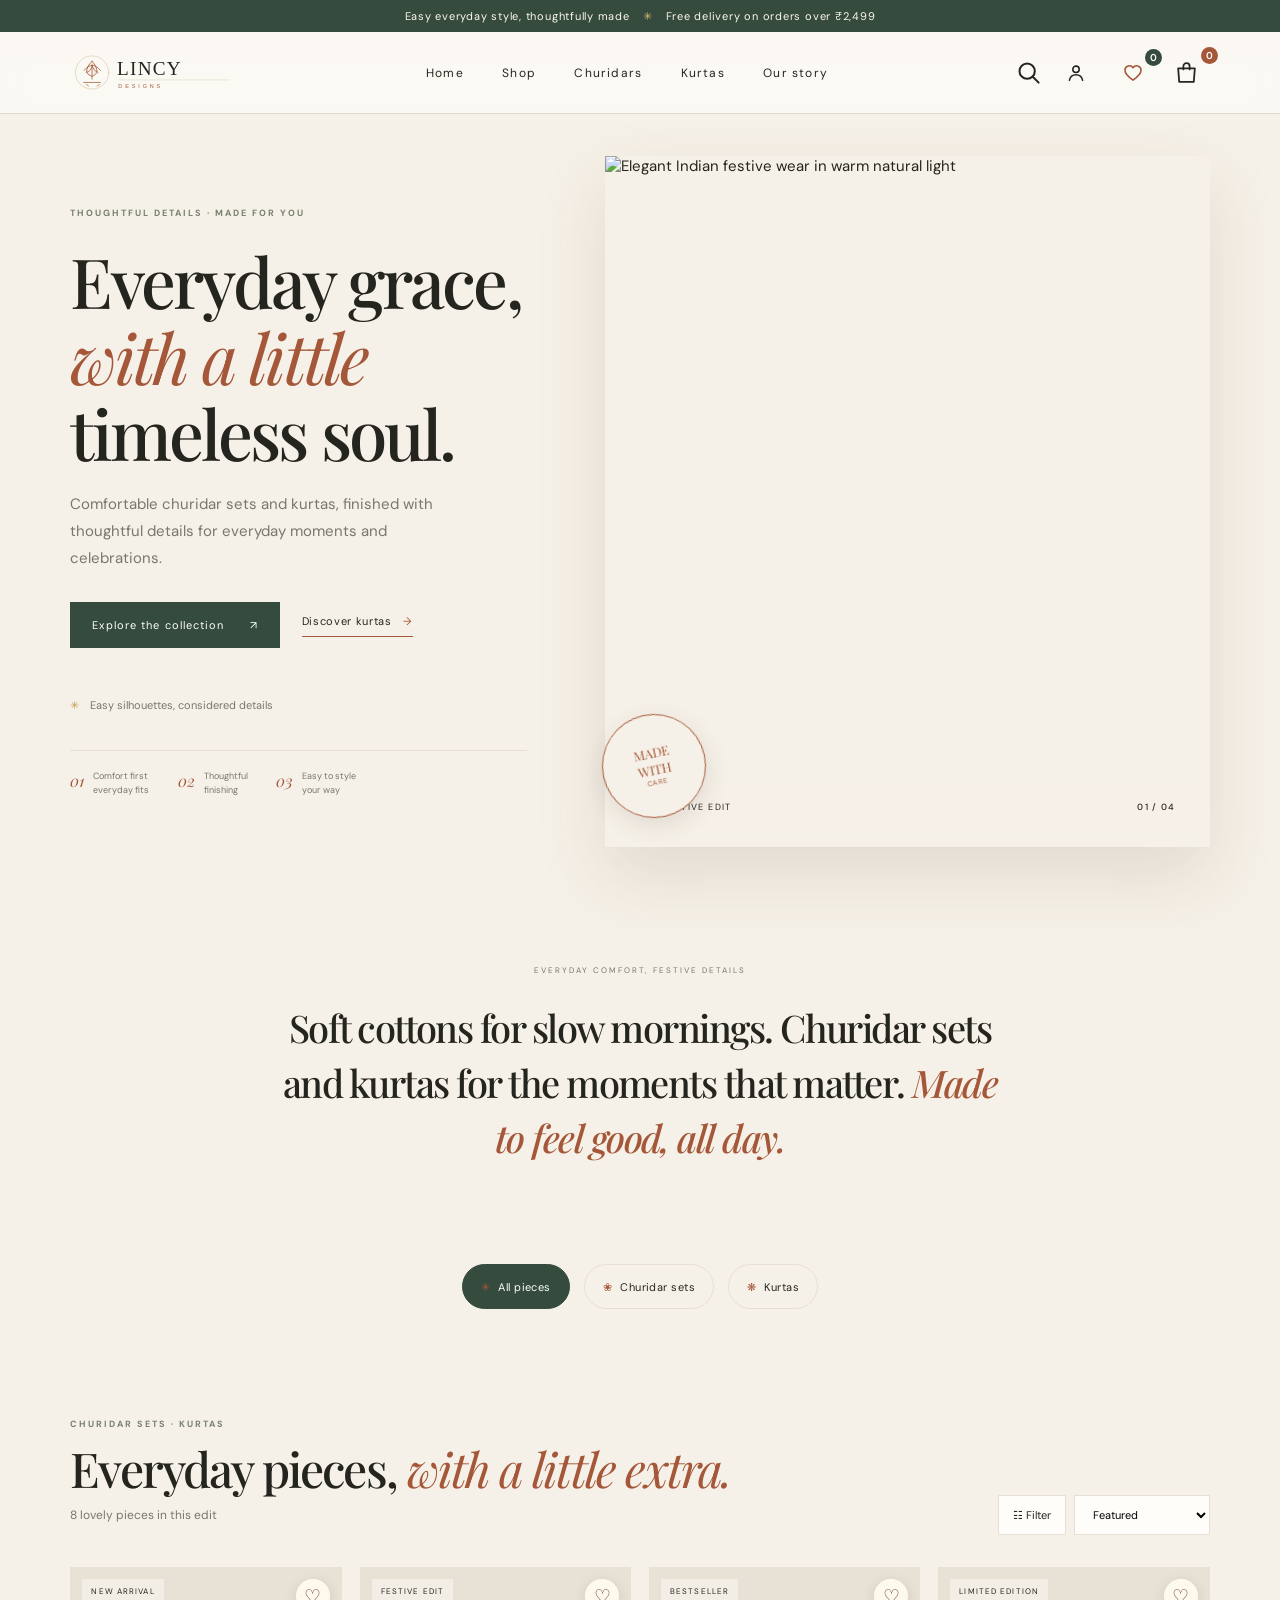
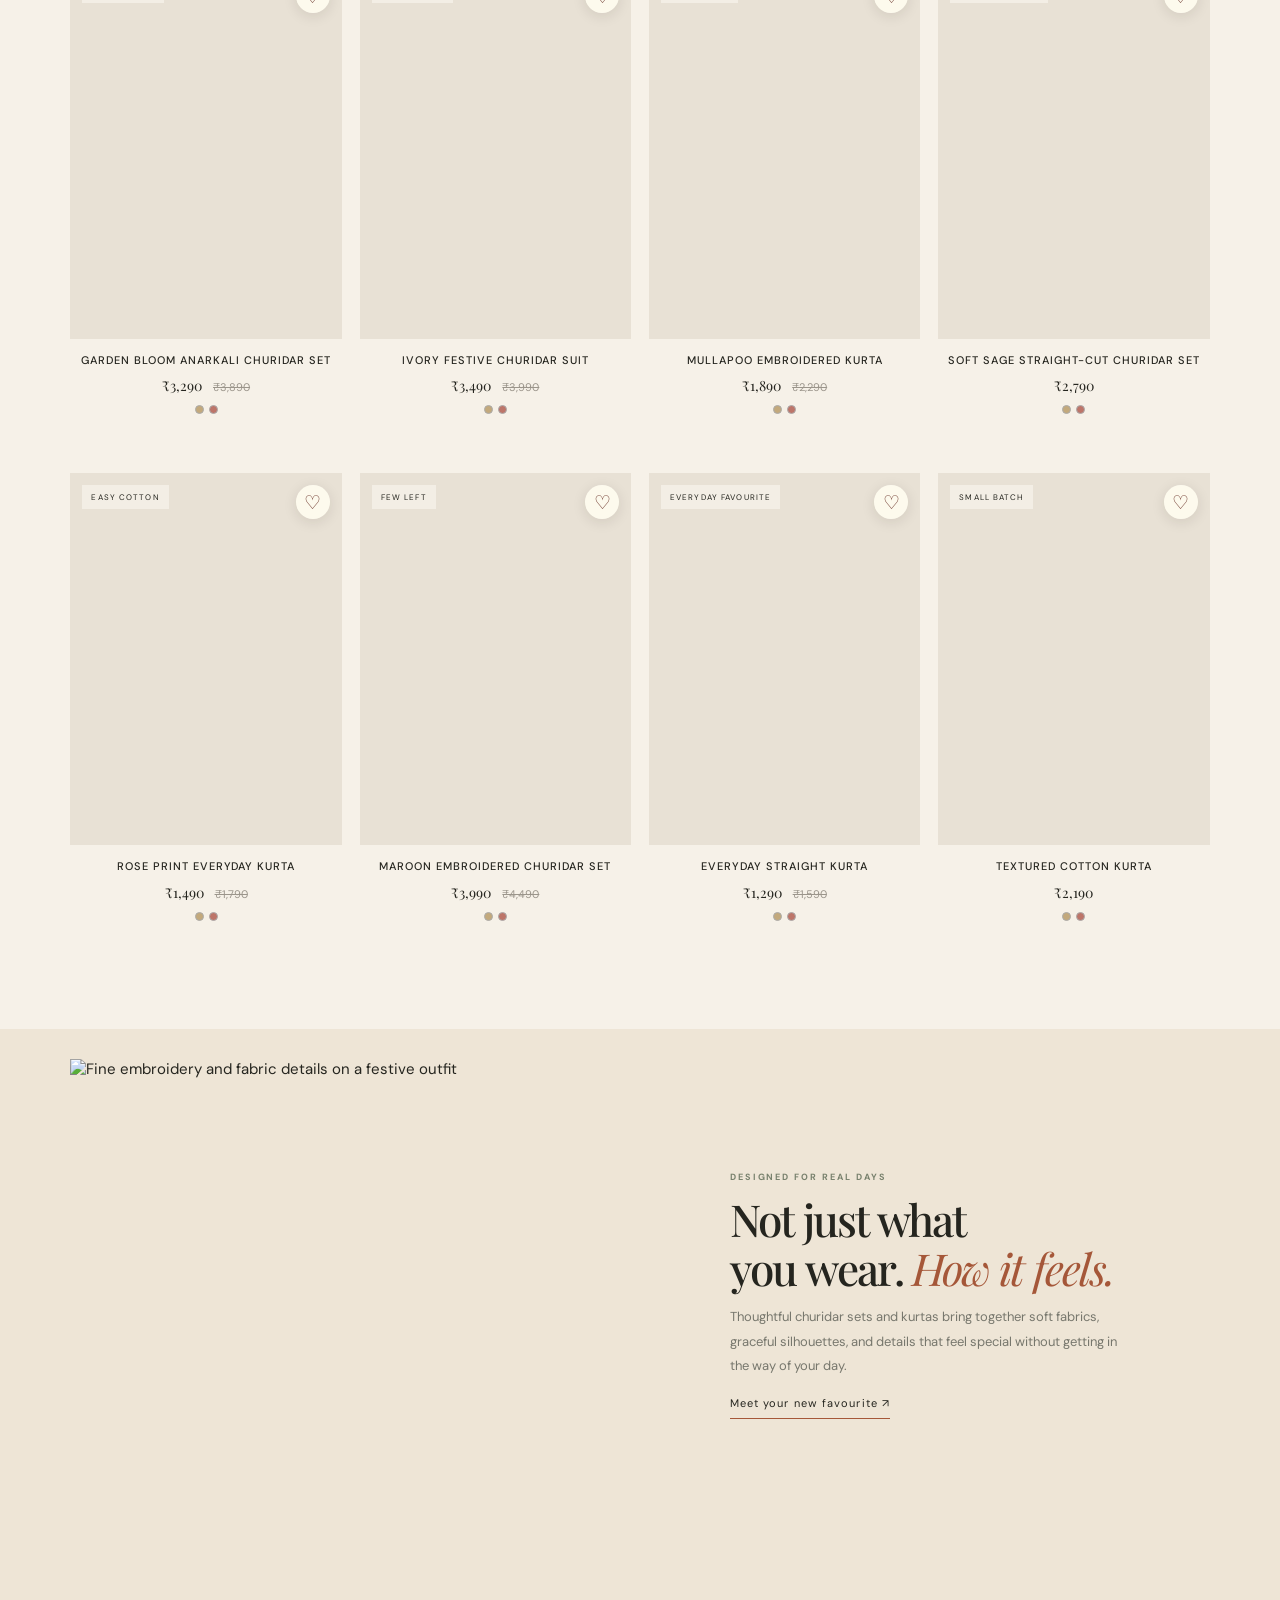
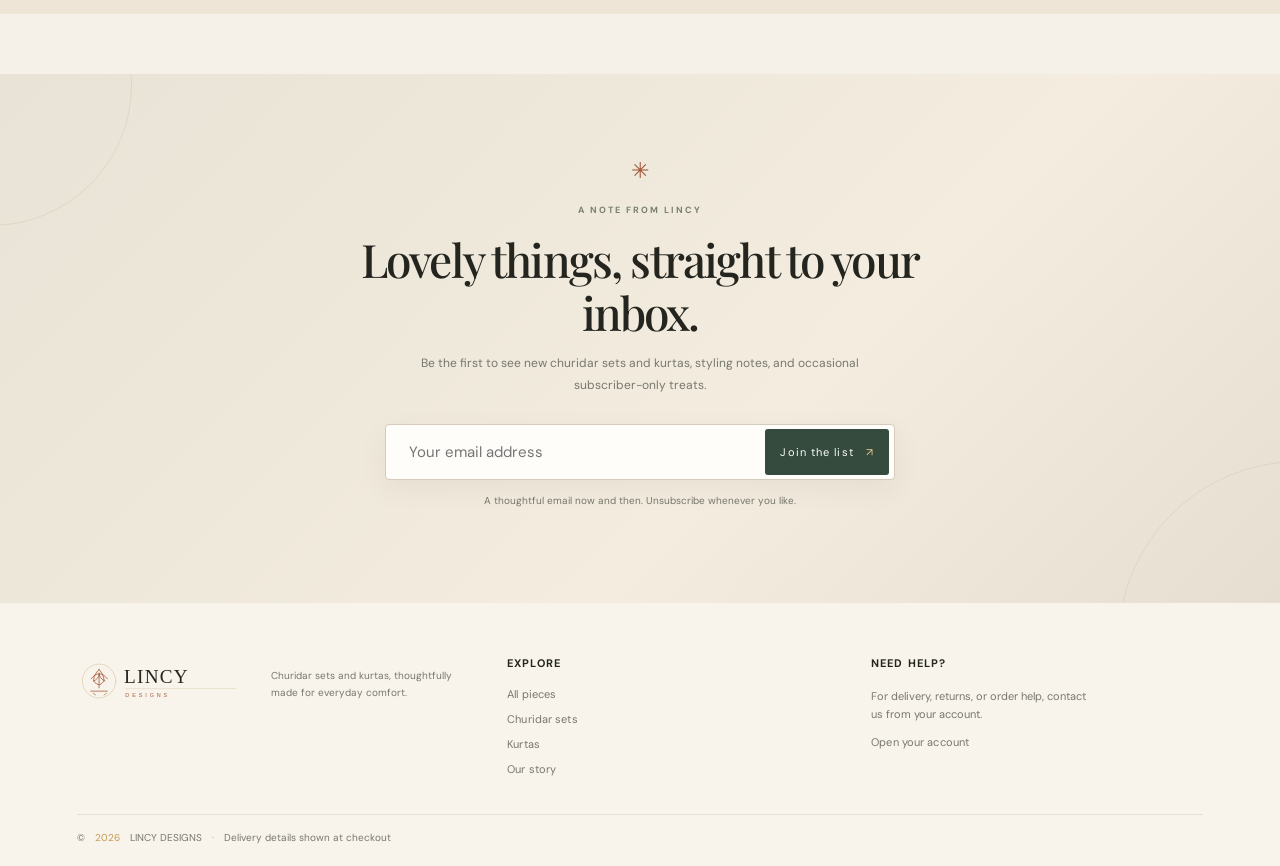
==== index.html @ 9e9557c5 "Add LINCY storefront, checkout, and admin" ====
<!doctype html>
<html lang="en">
<head>
<meta charset="utf-8"><meta name="viewport" content="width=device-width,initial-scale=1,viewport-fit=cover"><meta name="theme-color" content="#f6f1e8"><meta name="description" content="Thoughtful churidar sets and kurtas with graceful details for everyday wear and celebrations."><title>LINCY DESIGNS — Churidar Sets & Kurtas</title><link rel="preconnect" href="https://images.unsplash.com"><link rel="preconnect" href="https://fonts.googleapis.com"><link href="https://fonts.googleapis.com/css2?family=DM+Sans:wght@400;500;600;700&family=Playfair+Display:wght@400;500;600&display=swap" rel="stylesheet"><link rel="stylesheet" href="store.css"></head>
<body><div class="announcement">Easy everyday style, thoughtfully made <span>✳</span> Free delivery on orders over ₹2,499</div><header class="header"><a class="brand" href="#home"><img class="lincy-logo" src="lincy-logo.svg" alt="LINCY DESIGNS"></a><nav><a href="#home">Home</a><a href="#shop">Shop</a><a href="#shop" data-filter-link="Churidars">Churidars</a><a href="#shop" data-filter-link="Kurtas">Kurtas</a><a href="#story">Our story</a></nav><div class="header-actions"><button id="searchOpen" aria-label="Search" title="Search"><svg viewBox="0 0 24 24" aria-hidden="true"><circle cx="10.8" cy="10.8" r="6.8"/><path d="m16 16 5 5"/></svg></button><button id="accountOpen" aria-label="Account" title="Account"><svg id="accountIcon" viewBox="0 0 24 24" aria-hidden="true"><circle cx="12" cy="8" r="3.5"/><path d="M4.8 20c.8-4 3.2-6 7.2-6s6.4 2 7.2 6"/></svg><img id="accountAvatar" class="account-avatar hidden" alt=""><span id="accountInitial" class="account-initial hidden"></span><span id="accountName" class="account-name"></span></button><button id="wishlistOpen" aria-label="Wishlist" title="Wishlist"><svg viewBox="0 0 24 24" aria-hidden="true"><path d="M20.8 8.8c0 5.1-8.8 11-8.8 11s-8.8-5.9-8.8-11A4.8 4.8 0 0 1 12 6.3a4.8 4.8 0 0 1 8.8 2.5Z"/></svg><b id="wishCount">0</b></button><button id="cartOpen" aria-label="Shopping bag" title="Shopping bag"><svg viewBox="0 0 24 24" aria-hidden="true"><path d="M4 8h16l-1 13H5L4 8Z"/><path d="M9 9V6a3 3 0 0 1 6 0v3"/></svg><b id="cartCount">0</b></button></div></header>
<main id="home"><section class="hero"><div class="hero-copy"><span class="kicker">THOUGHTFUL DETAILS · MADE FOR YOU</span><h1>Everyday grace,<br><em>with a little</em><br>timeless soul.</h1><p>Comfortable churidar sets and kurtas, finished with thoughtful details for everyday moments and celebrations.</p><div class="hero-actions"><a class="button dark" href="#shop">Explore the collection <span>↗</span></a><a class="hero-secondary" href="#shop" data-filter-link="Kurtas">Discover kurtas <span>→</span></a></div><div class="hero-note"><span>✳</span> Easy silhouettes, considered details</div><div class="hero-quick-points"><div><b>01</b><span>Comfort first<br>everyday fits</span></div><div><b>02</b><span>Thoughtful<br>finishing</span></div><div><b>03</b><span>Easy to style<br>your way</span></div></div></div><div class="hero-image"><img src="https://images.unsplash.com/photo-1610030469983-98e550d6193c?auto=format&fit=crop&w=1400&q=85" alt="Elegant Indian festive wear in warm natural light"><div class="hero-caption">THE FESTIVE EDIT <b>01 / 04</b></div></div><div class="hero-seal">MADE<br>WITH<br><span>CARE</span></div></section>
<section class="intro"><span>EVERYDAY COMFORT, FESTIVE DETAILS</span><p>Soft cottons for slow mornings. Churidar sets and kurtas for the moments that matter. <em>Made to feel good, all day.</em></p></section>
<section class="category-strip" aria-label="Shop categories"><button class="category-tile selected" data-category="All"><span>✳</span>All pieces</button><button class="category-tile" data-category="Churidars"><span>❀</span>Churidar sets</button><button class="category-tile" data-category="Kurtas"><span>❋</span>Kurtas</button></section>
<section class="shop section" id="shop"><div class="section-head"><div><span class="kicker">CHURIDAR SETS · KURTAS</span><h2>Everyday pieces, <em>with a little extra.</em></h2><p id="resultCount">A thoughtful edit of everyday favourites.</p></div><div class="shop-tools"><button id="filterToggle">☷ <span>Filter</span></button><select id="sortBy" aria-label="Sort products"><option value="featured">Featured</option><option value="price-low">Price: low to high</option><option value="price-high">Price: high to low</option><option value="newest">Newest</option></select></div></div><div class="filters hidden" id="filters"><label>Category<select id="categoryFilter"><option>All</option><option>Churidars</option><option>Kurtas</option></select></label><label>Price under <span id="priceLabel">₹5,000</span><input id="priceFilter" type="range" min="500" max="10000" step="250" value="5000"></label><label>Availability<select id="availability"><option value="all">All pieces</option><option value="in">In stock</option></select></label><button id="clearFilters">Clear filters</button></div><div class="product-grid" id="productGrid"></div><div class="empty hidden" id="emptyState">No pieces match these filters just yet. <button id="resetShop">Show everything</button></div></section>
<section class="story section" id="story"><div class="story-image"><img src="https://images.unsplash.com/photo-1609357605129-26f69add5d6e?auto=format&fit=crop&w=1000&q=80" alt="Fine embroidery and fabric details on a festive outfit"></div><div class="story-copy"><span class="kicker">DESIGNED FOR REAL DAYS</span><h2>Not just what<br>you wear. <em>How it feels.</em></h2><p>Thoughtful churidar sets and kurtas bring together soft fabrics, graceful silhouettes, and details that feel special without getting in the way of your day.</p><a href="#shop" class="text-link">Meet your new favourite ↗</a></div></section>
<section class="newsletter"><div class="newsletter-mark" aria-hidden="true">✳</div><span class="kicker">A NOTE FROM LINCY</span><h2>Lovely things, straight to your inbox.</h2><p>Be the first to see new churidar sets and kurtas, styling notes, and occasional subscriber-only treats.</p><form id="newsletterForm"><label class="sr-only" for="newsletterEmail">Email address</label><input id="newsletterEmail" name="email" type="email" autocomplete="email" placeholder="Your email address" required><button type="submit">Join the list <span>↗</span></button></form><small class="newsletter-note">A thoughtful email now and then. Unsubscribe whenever you like.</small><p class="newsletter-status" id="newsletterStatus" aria-live="polite"></p></section></main>
<footer><div class="footer-main"><div class="footer-brand"><a class="brand" href="#home"><img class="lincy-logo" src="lincy-logo.svg" alt="LINCY DESIGNS"></a><p>Churidar sets and kurtas, thoughtfully made for everyday comfort.</p></div><nav class="footer-links" aria-label="Explore"><h3>Explore</h3><a href="#shop">All pieces</a><a href="#shop" data-filter-link="Churidars">Churidar sets</a><a href="#shop" data-filter-link="Kurtas">Kurtas</a><a href="#story">Our story</a></nav><div class="footer-links"><h3>Need help?</h3><p>For delivery, returns, or order help, contact us from your account.</p><a href="#accountOpen" id="footerAccountLink">Open your account</a></div></div><small class="footer-legal">© <span id="year"></span> LINCY DESIGNS <span>·</span> Delivery details shown at checkout</small></footer>
<div class="overlay hidden" id="overlay"></div><aside class="drawer hidden" id="cartDrawer"><div class="drawer-head"><div><span class="kicker">YOUR LITTLE EDIT</span><h2>Your bag <span id="cartItemsLabel"></span></h2></div><button class="close" data-close aria-label="Close bag">×</button></div><div id="cartLines" class="cart-lines"></div><div class="cart-bottom"><form id="cartCouponForm" class="cart-coupon-form"><label for="cartCouponCode">Discount code</label><div><input id="cartCouponCode" name="code" maxlength="24" autocomplete="off" placeholder="Enter a coupon code"><button class="button outline" type="submit">Apply</button></div><button type="button" id="cartCouponRemove" class="text-button hidden">Remove coupon</button><p id="cartCouponStatus" role="status" aria-live="polite"></p></form><div class="subtotal"><span>Items subtotal</span><b id="subtotal">₹0</b></div><div class="cart-discount hidden" id="cartDiscountRow"><span>Coupon <b id="cartDiscountCode"></b></span><b id="cartDiscountAmount">−₹0</b></div><div class="subtotal cart-items-total"><span>Items after discount</span><b id="cartTotal">₹0</b></div><small>Shipping and taxes shown at checkout.</small><button class="button dark full" id="checkoutBtn">Continue to checkout ↗</button><p>Secure checkout · Easy returns · Made with care</p></div></aside><aside class="drawer wishlist-drawer hidden" id="wishlistDrawer"><div class="drawer-head"><div><span class="kicker">SAVED FOR LATER</span><h2>Your wishlist <span id="wishItemsLabel"></span></h2></div><button class="close" data-close aria-label="Close wishlist">×</button></div><div id="wishlistLines" class="cart-lines"></div><div class="cart-bottom"><p>Your favourites stay saved on this device.</p><a class="button dark full" href="#shop" id="wishlistContinue">Continue shopping</a></div></aside>
<div class="modal hidden" id="productModal"><button class="close modal-close" data-close>×</button><div id="productModalContent"></div></div><div class="modal hidden" id="checkoutModal"><button class="close modal-close" data-close>×</button><div id="checkoutContent"></div></div><div class="modal hidden" id="searchModal"><button class="close modal-close" data-close>×</button><span class="kicker">FIND YOUR FAVOURITE</span><h2>What are you looking for?</h2><input class="search-input" id="searchInput" placeholder="Try ‘cotton kurta’"><div id="searchResults"></div></div><div class="modal hidden" id="accountModal"><button class="close modal-close" data-close aria-label="Close account dialog">×</button><div id="accountContent"></div></div><div class="toast" id="toast"></div><script src="https://cdn.jsdelivr.net/npm/@supabase/supabase-js@2/dist/umd/supabase.min.js" defer></script><script src="supabase-config.js" defer></script><script src="store.js" defer></script></body></html>
---- store.css ----
:root{--paper:#f6f1e8;--white:#fffdf9;--ink:#25251f;--muted:#77776d;--line:#e6dfd3;--green:#344b3d;--rust:#a55739;--gold:#c29b55;--serif:'Playfair Display',Georgia,serif;--sans:'DM Sans',sans-serif}*{box-sizing:border-box}html{scroll-behavior:smooth}body{margin:0;background:var(--paper);color:var(--ink);font:15px var(--sans)}button,input,select{font:inherit}button,a{color:inherit}button{cursor:pointer}.announcement{height:32px;background:#354b3d;color:#fff8ee;display:flex;justify-content:center;align-items:center;gap:13px;font-size:11px;letter-spacing:.07em}.announcement span{color:#dfbb73}.header{height:82px;background:#fbf9f4eF;backdrop-filter:blur(14px);position:sticky;top:0;z-index:10;border-bottom:1px solid #ded7ca;display:flex;align-items:center;justify-content:space-between;padding:0 max(calc((100vw - 1320px)/2),5.5%);gap:25px}.brand{display:flex;align-items:center;gap:10px;text-decoration:none;font-weight:700;letter-spacing:.14em;font-size:13px;white-space:nowrap}.brand i{font-family:var(--serif);color:var(--rust)}.brand small{display:block;font-weight:500;font-size:8px;letter-spacing:.23em;color:var(--muted);margin-top:5px}.brand-mark{font-family:serif;font-size:25px;color:var(--rust);border:1px solid #c7b497;border-radius:50%;width:48px;height:48px;display:grid;place-items:center}.header nav{display:flex;gap:clamp(17px,3vw,45px)}.header nav a,footer a{font-size:12px;text-decoration:none;letter-spacing:.1em}.header nav a:hover,.text-link:hover{color:var(--rust)}.header-actions{display:flex;gap:14px;align-items:center}.header-actions button{border:0;background:none;font-size:23px;position:relative}.header-actions b{font:600 10px var(--sans);background:var(--rust);color:white;border-radius:50%;position:absolute;top:-3px;right:-8px;min-width:17px;height:17px;display:grid;place-items:center}.menu-toggle{display:none}.hero{min-height:600px;display:grid;grid-template-columns:.9fr 1.1fr;position:relative;margin:26px auto 0;max-width:1440px;padding:0 5.5%}.hero-copy{align-self:center;padding:45px 7vw 50px 0;z-index:1}.kicker{font-size:9px;letter-spacing:.22em;font-weight:700;color:#78816d}.hero h1,.section h2,.newsletter h2,.intro p{font:500 clamp(42px,5.4vw,76px)/1.1 var(--serif);letter-spacing:-.04em;margin:21px 0}.hero h1 em,.section h2 em,.story-copy em{color:var(--rust);font-weight:400}.hero-copy>p{color:var(--muted);line-height:1.8;max-width:390px;margin:0 0 30px}.button{display:inline-flex;align-items:center;justify-content:center;gap:25px;padding:16px 22px;text-decoration:none;font-size:11px;letter-spacing:.1em;border:0;transition:transform .25s,background .25s}.button:hover{transform:translateY(-2px)}.button.dark{background:var(--green);color:white}.button.dark:hover{background:#26392e}.hero-note{margin-top:50px;color:var(--muted);font-size:11px}.hero-note span{color:var(--gold);margin-right:8px}.hero-image{position:relative;overflow:hidden;min-height:520px}.hero-image img,.story-image img{width:100%;height:100%;position:absolute;inset:0;object-fit:cover;object-position:center 35%}.hero-caption{position:absolute;bottom:20px;left:20px;right:20px;background:#f6f1e8df;padding:14px;display:flex;justify-content:space-between;font-size:9px;letter-spacing:.15em}.hero-caption b{font-weight:500}.hero-seal{position:absolute;left:46%;bottom:48px;border:1px solid #a55739;border-radius:50%;width:104px;height:104px;display:grid;align-content:center;text-align:center;font:13px/1.3 var(--serif);color:var(--rust);background:var(--paper);transform:rotate(-12deg);z-index:2}.hero-seal span{font:7px var(--sans);letter-spacing:.1em}.intro{text-align:center;padding:115px 24px 82px}.intro>span{font-size:8px;letter-spacing:.25em;color:var(--muted)}.intro p{max-width:750px;font-size:clamp(25px,3vw,38px);line-height:1.45;margin:22px auto}.intro em{color:var(--rust)}.category-strip{display:flex;justify-content:center;gap:14px;padding:12px 24px 85px;flex-wrap:wrap}.category-tile{border:1px solid var(--line);background:transparent;padding:11px 18px;border-radius:30px;font-size:11px;letter-spacing:.04em;transition:.2s}.category-tile span{color:var(--rust);padding-right:8px}.category-tile.selected,.category-tile:hover{background:var(--green);color:white;border-color:var(--green)}.section{max-width:1320px;margin:0 auto;padding:30px 5.5% 95px}.section-head{display:flex;justify-content:space-between;align-items:end;margin-bottom:32px}.section h2{font-size:clamp(32px,4vw,48px);margin:10px 0}.section-head p{font-size:12px;color:var(--muted)}.shop-tools{display:flex;gap:8px}.shop-tools button,.shop-tools select{border:1px solid var(--line);background:var(--white);padding:11px 14px;font-size:11px}.filters{display:flex;gap:22px;align-items:center;background:#fffdf9a8;padding:16px;margin-bottom:22px}.filters label{font-size:10px;display:grid;gap:7px}.filters select{border:1px solid var(--line);padding:8px;background:white}.filters input{accent-color:var(--rust)}.filters>button{margin-left:auto;background:none;border:0;text-decoration:underline;font-size:11px}.product-grid{display:grid;grid-template-columns:repeat(4,minmax(0,1fr));gap:38px 18px}.product-card{min-width:0;cursor:pointer;animation:rise .45s both}.product-photo{position:relative;aspect-ratio: .73;background:#e8e1d5;overflow:hidden}.product-photo img{width:100%;height:100%;object-fit:cover;transition:transform .65s cubic-bezier(.2,.8,.2,1)}.product-card:hover .product-photo img{transform:scale(1.045)}.product-badge{position:absolute;left:12px;top:12px;background:#f5f0e7e8;padding:7px 9px;font-size:8px;letter-spacing:.14em}.wish{position:absolute;right:12px;top:12px;border:0;border-radius:50%;width:34px;height:34px;background:#fffdf0e8;color:#713d32;font-size:19px}.product-meta{text-align:center;padding:13px 5px}.product-meta h3{font-size:11px;font-weight:500;letter-spacing:.09em;line-height:1.6;margin:0 0 7px;text-transform:uppercase}.price{font:14px var(--serif)}.compare{color:#9b958b;text-decoration:line-through;font-size:11px;margin-left:7px}.swatches{display:flex;justify-content:center;gap:5px;margin-top:9px}.swatches i{width:9px;height:9px;border-radius:50%;border:1px solid #aaa}.story{display:grid;grid-template-columns:1fr 1fr;min-height:460px;background:#eee5d6;align-items:center;margin-bottom:60px}.story-image{min-height:460px;position:relative}.story-copy{padding:50px clamp(25px,7vw,100px)}.story-copy h2{font-size:44px}.story-copy p{font-size:13px;line-height:1.9;color:var(--muted);max-width:400px}.text-link{font-size:11px;letter-spacing:.1em;text-decoration:none;border-bottom:1px solid var(--rust);padding-bottom:8px}.newsletter{text-align:center;background:#e8e3d6;padding:70px 20px 80px}.newsletter h2{font-size:38px;margin:14px}.newsletter p{font-size:12px;color:var(--muted)}.newsletter form{display:flex;max-width:440px;margin:25px auto 0;border-bottom:1px solid var(--ink)}.newsletter input{flex:1;border:0;background:transparent;padding:13px 5px;outline:none}.newsletter button{border:0;background:none;font-size:11px;letter-spacing:.1em}footer{padding:45px 6%;display:grid;grid-template-columns:1fr auto;gap:20px;align-items:center}footer p,footer small{color:var(--muted);font-size:10px}footer div{display:flex;gap:18px}footer>small{grid-column:1/-1;border-top:1px solid var(--line);padding-top:16px}.hidden{display:none!important}
.overlay{position:fixed;inset:0;background:#241f1acc;z-index:20;backdrop-filter:blur(3px);animation:fade .2s}.drawer{position:fixed;z-index:21;right:0;top:0;height:100dvh;width:min(460px,100vw);background:var(--white);padding:28px;display:flex;flex-direction:column;box-shadow:-15px 0 55px #0002;animation:slide .3s}.drawer-head{display:flex;justify-content:space-between;border-bottom:1px solid var(--line);padding-bottom:18px}.drawer h2,.modal h2{font:38px var(--serif);margin:8px 0}.close{border:0;background:none;font-size:27px;align-self:flex-start}.cart-lines{overflow:auto;flex:1}.cart-line{display:grid;grid-template-columns:82px 1fr auto;gap:12px;padding:18px 0;border-bottom:1px solid var(--line)}.cart-line img{width:82px;height:100px;object-fit:cover}.cart-line h3{font-size:11px;line-height:1.5;text-transform:uppercase}.cart-line small{color:var(--muted)}.qty{display:flex;gap:9px;align-items:center;margin-top:10px}.qty button{border:1px solid var(--line);background:white;width:25px;height:25px}.cart-bottom{padding-top:20px}.subtotal{display:flex;justify-content:space-between;font-size:14px}.cart-bottom small,.cart-bottom p{color:var(--muted);font-size:10px}.full{width:100%;margin-top:18px}.cart-bottom p{text-align:center}.modal{position:fixed;z-index:22;left:50%;top:50%;transform:translate(-50%,-50%);width:min(920px,calc(100vw - 30px));max-height:min(90dvh,900px);overflow:auto;background:var(--white);padding:36px;box-shadow:0 30px 100px #0004;animation:rise .24s}.modal-close{position:sticky;float:right;top:0;z-index:2}.product-detail{display:grid;grid-template-columns:1fr 1fr;gap:34px}.product-detail img{width:100%;max-height:72vh;object-fit:cover}.product-detail h2{font-size:34px;text-transform:uppercase}.product-detail p{font-size:13px;line-height:1.8;color:var(--muted)}.option-label{font-size:9px;letter-spacing:.15em;margin:24px 0 9px}.sizes,.colors{display:flex;gap:8px;flex-wrap:wrap}.sizes button,.colors button{background:white;border:1px solid var(--line);padding:10px 13px;font-size:11px}.sizes button.active,.colors button.active{border:1px solid var(--ink);box-shadow:inset 0 0 0 1px}.stock{font-size:11px;color:var(--green);margin:17px 0}.modal .button{width:100%;margin-top:9px}.modal>h2{margin-top:30px}.search-input{width:100%;padding:15px;border:0;border-bottom:1px solid var(--ink);font-size:16px;outline:none}.checkout-grid{display:grid;grid-template-columns:1fr 1fr;gap:10px}.checkout-grid input,.checkout-grid select,.checkout-grid textarea{width:100%;padding:13px;border:1px solid var(--line);background:white}.checkout-grid textarea{grid-column:1/-1}.checkout-grid .wide{grid-column:1/-1}.pay-note{background:#f1eee6;padding:12px;font-size:11px;color:var(--muted);grid-column:1/-1}.toast{position:fixed;z-index:40;bottom:25px;left:50%;transform:translate(-50%,15px);opacity:0;background:#26392e;color:white;padding:12px 18px;font-size:12px;transition:.25s;pointer-events:none}.toast.show{opacity:1;transform:translate(-50%,0)}.empty{text-align:center;padding:60px;color:var(--muted)}@keyframes rise{from{opacity:0;transform:translateY(12px)}to{opacity:1;transform:translateY(0)}}@keyframes fade{from{opacity:0}to{opacity:1}}@keyframes slide{from{transform:translateX(30px);opacity:0}to{transform:translateX(0);opacity:1}}@media(max-width:900px){.header nav{gap:14px}.header nav a{font-size:10px}.hero{min-height:510px}.hero-image{min-height:440px}.product-grid{grid-template-columns:repeat(3,minmax(0,1fr))}}@media(max-width:650px){.announcement{font-size:9px}.header{height:66px;padding:0 16px;gap:10px}.brand-mark{width:39px;height:39px;font-size:20px}.brand{font-size:10px}.brand small{font-size:7px}.header nav{display:none;position:absolute;top:65px;left:0;right:0;padding:22px;background:var(--white);flex-direction:column;box-shadow:0 12px 22px #0001}.header nav.open{display:flex}.header nav a{font-size:12px}.header-actions{gap:7px}.header-actions button{font-size:20px}.header-actions #accountOpen{display:none}.menu-toggle{display:block}.hero{display:flex;flex-direction:column-reverse;padding:0;margin-top:12px;min-height:0}.hero-image{min-height:390px}.hero-copy{padding:34px 8px 28px}.hero h1{font-size:49px;margin:13px 0}.hero-note{margin-top:22px}.hero-seal{left:auto;right:23px;bottom:315px;width:76px;height:76px;font-size:10px}.intro{padding:65px 24px 45px}.intro p{font-size:25px}.category-strip{padding:10px 16px 50px;gap:7px}.category-tile{padding:9px 12px;font-size:10px}.section{padding:25px 16px 64px}.section-head{align-items:start;gap:10px}.section-head h2{font-size:32px}.section-head p{font-size:10px}.shop-tools{flex-direction:column}.shop-tools button,.shop-tools select{padding:8px}.product-grid{grid-template-columns:repeat(2,minmax(0,1fr));gap:24px 10px}.product-meta h3{font-size:9px}.price{font-size:12px}.product-badge{font-size:7px;left:7px;top:7px}.wish{width:29px;height:29px;right:7px;top:7px}.filters{display:grid;grid-template-columns:1fr 1fr;gap:12px}.filters>button{margin:0}.story{grid-template-columns:1fr;margin:0 16px 40px}.story-image{min-height:300px}.story-copy{padding:32px 24px}.story-copy h2{font-size:36px}.newsletter{padding:55px 20px}.newsletter h2{font-size:31px}footer{grid-template-columns:1fr;padding:35px 20px}footer div{flex-wrap:wrap}.modal{padding:23px 18px}.product-detail{grid-template-columns:1fr;gap:15px}.product-detail img{max-height:45vh;aspect-ratio:.85;object-fit:cover}.product-detail h2{font-size:27px}.drawer{padding:20px}.checkout-grid{grid-template-columns:1fr}.checkout-grid textarea,.checkout-grid .wide,.pay-note{grid-column:auto}}
@media(prefers-reduced-motion:reduce){*,*::before,*::after{scroll-behavior:auto!important;animation-duration:.01ms!important;transition-duration:.01ms!important}}
.admin-stats{display:grid;grid-template-columns:repeat(3,1fr);gap:12px;margin:20px 0}.admin-stats>div{padding:23px;background:#fffdf9;border:1px solid var(--line);display:grid;gap:10px}.admin-stats small{letter-spacing:.15em;color:var(--muted)}.admin-stats b{font:32px var(--serif)}.admin-tabs{display:flex;gap:10px;margin:25px 0}.admin-tabs button,.admin-tabs label{padding:11px 14px;border:1px solid var(--line);background:#fffdf9;font-size:11px}.admin-table article{display:grid;grid-template-columns:60px 2fr 1fr 1fr auto;gap:14px;align-items:center;padding:12px;border-bottom:1px solid var(--line);font-size:11px}.admin-table img{width:55px;height:68px;object-fit:cover}.admin-table button{border:1px solid var(--line);background:white;padding:8px;margin:2px}.admin-table select{padding:8px;border:1px solid var(--line)}@media(max-width:650px){.admin-table article{grid-template-columns:50px 1fr auto}.admin-table article>span{grid-column:2}.admin-table article>div{grid-column:3;grid-row:1/4}}

.lincy-logo{width:54px;height:54px;object-fit:contain;flex:none}.header .brand{gap:9px}.brand span:last-child{font-family:var(--sans);letter-spacing:.18em}.brand span:last-child small{letter-spacing:.19em}

/* Brand, accessible icon controls, mobile-first product details, and private admin UI */
.lincy-logo{display:block;width:190px;height:auto;max-height:58px;object-fit:contain;flex:none}.header .brand,.admin-header .brand,footer .brand{gap:0}.header-actions{gap:10px}.header-actions button{width:42px;height:42px;display:grid;place-items:center;border-radius:50%;padding:0;font-size:inherit;transition:background .18s,transform .18s}.header-actions button:hover{background:#eee8dd;transform:translateY(-1px)}.header-actions svg{width:24px;height:24px;fill:none;stroke:currentColor;stroke-width:1.65;stroke-linecap:round;stroke-linejoin:round}.header-actions #searchOpen svg{width:27px;height:27px;stroke-width:1.8}.header-actions #cartOpen{width:46px;height:46px}.header-actions #cartOpen svg{width:25px;height:25px}.header-actions #accountOpen{width:auto;min-width:42px;padding:0 5px;grid-auto-flow:column;gap:8px}.account-avatar,.account-initial{width:32px;height:32px;border-radius:50%;object-fit:cover}.account-initial{display:grid;place-items:center;background:var(--green);color:white;font-size:13px;font-weight:700}.account-name{max-width:130px;overflow:hidden;text-overflow:ellipsis;white-space:nowrap;font:500 11px var(--sans)}.header-actions .menu-toggle{font-size:20px}.header nav.open{z-index:12}.brand .lincy-logo{width:190px;height:auto}
.product-detail{grid-template-columns:minmax(0,1.04fr) minmax(300px,.96fr);gap:clamp(24px,4vw,52px);align-items:start}.product-visual{min-width:0}.product-detail-image{position:relative;display:grid;place-items:center;min-height:300px;aspect-ratio:.82;background:#eee7dc;overflow:hidden}.product-detail-image img{display:block;width:100%;height:100%;max-height:72vh;aspect-ratio:.82;object-fit:contain;background:#eee7dc}.product-image-tag{position:absolute;top:13px;left:13px;background:#fffdf2;padding:8px 10px;font-size:9px;letter-spacing:.12em;color:var(--green)}.product-detail-image.image-error:before{content:"LINCY DESIGNS · WOMENSWEAR";font:500 13px var(--serif);letter-spacing:.12em;color:var(--green);display:grid;place-items:center;width:100%;height:100%;min-height:300px;background:radial-gradient(circle at 50% 40%,#f8f3e9,#e9dfd0)}.product-detail-copy{min-width:0;padding:6px 0 0}.product-detail-copy h2{font-size:clamp(28px,3vw,39px);line-height:1.12;margin:12px 30px 12px 0}.product-price-line{display:flex;gap:10px;align-items:center;flex-wrap:wrap}.product-price-line .price{font-size:22px}.saving{color:#7d4936;font-size:10px;background:#f0e5d9;padding:5px 8px;border-radius:20px}.product-description{font-size:13px;line-height:1.75;color:#65645e;margin:14px 0}.product-promise{display:flex;gap:10px;align-items:center;padding:12px;background:#f3eee5;margin:18px 0;color:var(--green)}.product-promise>span{color:var(--rust);font-size:19px}.product-promise b,.product-promise small{display:block}.product-promise b{font-size:11px}.product-promise small{font-size:10px;color:var(--muted);margin-top:3px}.option-label{font-size:10px;color:#63645d;display:flex;align-items:center;justify-content:space-between}.text-button{border:0;background:none;color:var(--rust);font-size:10px;text-decoration:underline;padding:4px}.sizes button,.colors button{min-width:42px;min-height:40px}.colors button{display:flex;align-items:center;gap:7px}.colors button i{width:14px;height:14px;border-radius:50%;background:var(--swatch);border:1px solid #0002}.colors button.active,.sizes button.active{border-color:var(--green);box-shadow:inset 0 0 0 1px var(--green)}.stock{display:flex;align-items:center;gap:8px;margin:17px 0;font-size:11px}.stock-dot{width:8px;height:8px;border-radius:50%;background:#548567}.low-stock .stock-dot{background:#c47839}.product-accordion{border-top:1px solid var(--line);border-bottom:1px solid var(--line);font-size:11px}.product-accordion summary{padding:13px 0;cursor:pointer;font-weight:600}.product-accordion p{margin:0 0 13px;font-size:11px;line-height:1.6}.product-actions{display:grid;grid-template-columns:1fr 1fr 56px;gap:8px;margin-top:16px}.product-actions .button{width:100%;min-height:48px;margin:0;padding:12px 9px;letter-spacing:.04em;gap:4px}.product-actions .button:disabled{opacity:.55;cursor:not-allowed}.button.outline,.button.subtle{background:transparent;border:1px solid var(--green);color:var(--green)}.wish-detail{border:1px solid var(--line);background:white;font-size:21px;color:var(--rust);display:grid;place-content:center;line-height:1}.wish-detail span{font:9px var(--sans);margin-top:3px}.product-footnote{font-size:10px!important;margin:11px 0!important}.product-share{width:auto!important;min-height:38px;margin:10px 0 0!important;padding:8px 12px}.product-share svg{width:16px;height:16px;fill:none;stroke:currentColor;stroke-width:1.7;stroke-linecap:round;stroke-linejoin:round}.product-share.button{letter-spacing:.04em}
.account-profile{display:flex;align-items:center;gap:14px;margin:22px 0}.account-profile-photo,.account-profile-initial{width:58px;height:58px;border-radius:50%;object-fit:cover}.account-profile-initial{display:grid;place-items:center;background:var(--green);color:white;font-size:22px}.account-profile h2{font-size:27px;margin:0}.account-profile p{margin:4px 0;color:var(--muted);font-size:12px}.google-button{gap:12px!important}.google-mark{font:bold 18px Arial,sans-serif;color:#4285f4;background:white;border-radius:50%;width:25px;height:25px;display:grid;place-items:center}.admin-page{min-height:100vh}.admin-header{height:74px}.admin-header .admin-store-link{text-decoration:none;font-size:12px}.admin-shell{max-width:1100px;min-height:calc(100vh - 106px)}.admin-login-card{width:min(440px,100%);margin:8vh auto;background:var(--white);border:1px solid var(--line);padding:clamp(24px,5vw,42px);box-shadow:0 18px 60px #4d42231a}.admin-login-card h1,.admin-dashboard h1{font:500 clamp(32px,5vw,48px)/1.1 var(--serif);margin:12px 0}.admin-login-card>p{color:var(--muted);font-size:13px}.admin-login-form{display:grid;gap:9px;margin-top:24px}.admin-login-form label,.admin-login-form input{font-size:12px}.admin-login-form input{padding:14px;border:1px solid var(--line);background:#fffdf9;border-radius:3px;margin-bottom:9px}.reset-password{justify-self:center;margin-top:7px}.admin-message{min-height:18px;color:var(--green);font-size:12px}.admin-message.error{color:#9d352d}.admin-dashboard-actions{display:flex;gap:9px;align-items:center;flex-wrap:wrap}.admin-dashboard-actions>span{font-size:11px;color:var(--muted)}.admin-tabs button.active{background:var(--green);color:white;border-color:var(--green)}.admin-products article{grid-template-columns:60px minmax(130px,2fr) 1fr 1fr 70px auto}.admin-products img.broken{visibility:hidden}.admin-state{font-size:10px;color:var(--green)}.admin-state.inactive{color:#956d3a}.admin-orders article{grid-template-columns:1fr 1.4fr 1.3fr 1fr 140px}.admin-orders select{background:#fffdf9}
@media(max-width:900px){.lincy-logo,.brand .lincy-logo{width:165px}.header{padding-inline:4%}.product-detail{grid-template-columns:minmax(0,1fr) minmax(280px,.95fr)}.admin-products article{grid-template-columns:52px minmax(120px,2fr) 1fr 1fr auto}.admin-orders article{grid-template-columns:1fr 1fr 1fr 1fr 130px}}
@media(max-width:650px){.announcement{height:30px;font-size:8px;letter-spacing:.03em;gap:8px}.header{height:60px;padding:0 10px;gap:4px}.brand .lincy-logo,.lincy-logo{width:126px;max-height:44px}.header-actions{gap:2px}.header-actions button,.header-actions #accountOpen{width:36px;min-width:36px;height:40px;padding:0}.header-actions svg{width:22px;height:22px}.header-actions #searchOpen svg{width:26px;height:26px}.header-actions #cartOpen{width:38px;height:40px}.header-actions #cartOpen svg{width:23px;height:23px}.header-actions .account-name{display:none}.account-avatar,.account-initial{width:29px;height:29px}.header-actions b{top:0;right:-2px;min-width:15px;height:15px;font-size:9px}.menu-toggle{width:34px!important}.header nav{top:60px;padding:18px 22px;gap:18px}.header nav a{font-size:13px}.hero{margin-top:8px}.hero-image{min-height:56svh;max-height:580px}.hero-copy{padding:27px 16px 24px}.hero h1{font-size:clamp(42px,11vw,52px)}.hero-seal{bottom:calc(56svh - 80px);right:21px}.intro{padding:48px 20px 35px}.category-strip{padding:5px 12px 40px}.section{padding-inline:14px}.section-head{flex-wrap:wrap}.shop-tools{flex-direction:row}.shop-tools select,.shop-tools button{min-height:40px}.product-grid{gap:21px 9px}.product-photo{aspect-ratio:.7}.product-meta{padding:10px 2px}.product-meta h3{min-height:30px;font-size:9px;letter-spacing:.05em}.product-badge{max-width:calc(100% - 44px);white-space:nowrap;overflow:hidden;text-overflow:ellipsis}.story{margin-inline:10px}.story-image{min-height:250px}.modal{left:0;right:0;top:auto;bottom:0;transform:none;width:100%;max-width:none;max-height:92dvh;padding:12px 16px calc(14px + env(safe-area-inset-bottom));border-radius:18px 18px 0 0;overscroll-behavior:contain;animation:sheetUp .24s ease-out}.modal-close{position:absolute;top:10px;right:12px;width:42px;height:42px;border-radius:50%;background:#fffdf2e8;box-shadow:0 3px 12px #0002}.product-detail{display:flex;flex-direction:column;gap:0}.product-visual{display:contents}.product-detail-image{order:0;width:100%;min-height:0;height:min(39svh,390px);aspect-ratio:auto;margin:0 -2px 12px}.product-detail-image img{width:100%;height:100%;max-height:none;aspect-ratio:auto;object-fit:contain}.product-image-tag{top:10px;left:10px}.product-share{order:2;align-self:flex-start;margin:2px 0 12px!important}.product-detail-copy{order:1;padding:3px 0 0}.product-detail-copy h2{font-size:25px;margin:8px 44px 8px 0}.product-price-line .price{font-size:20px}.product-description{font-size:12px;line-height:1.6;margin:10px 0}.product-promise{padding:9px;margin:11px 0}.product-promise small{font-size:9px}.option-label{margin:12px 0 7px}.sizes,.colors{gap:6px}.sizes button,.colors button{min-height:38px;padding:8px 10px}.stock{margin:12px 0}.product-actions{position:sticky;bottom:-14px;background:#fffdf9;padding:10px 0 max(8px,env(safe-area-inset-bottom));grid-template-columns:1fr 1fr 50px;box-shadow:0 -9px 18px #fffdf9}.product-actions .button{font-size:10px;min-height:46px;padding:10px 6px}.wish-detail{min-height:46px}.product-accordion summary{padding:10px 0}.product-footnote{margin:6px 0!important}.product-detail-image.image-error:before{min-height:200px}.drawer{width:100%;height:100dvh;padding:18px 16px calc(14px + env(safe-area-inset-bottom))}.drawer h2,.modal h2{font-size:30px}.cart-line{grid-template-columns:68px minmax(0,1fr) auto;gap:9px}.cart-line img{width:68px;height:86px}.checkout-grid input,.checkout-grid select{min-height:46px}.checkout-grid{gap:9px}.admin-header{height:60px}.admin-shell{padding:25px 14px calc(40px + env(safe-area-inset-bottom))}.admin-login-card{margin:6vh auto;padding:25px 20px}.admin-dashboard .section-head{align-items:flex-start}.admin-dashboard-actions{width:100%}.admin-dashboard-actions>span{flex-basis:100%}.admin-dashboard-actions .button{flex:1}.admin-stats{grid-template-columns:repeat(3,minmax(0,1fr));gap:6px}.admin-stats>div{padding:13px 9px}.admin-stats small{font-size:8px;letter-spacing:.06em}.admin-stats b{font-size:24px}.admin-tabs{position:sticky;top:60px;background:var(--paper);padding:8px 0;z-index:3}.admin-table article,.admin-products article,.admin-orders article{grid-template-columns:54px minmax(0,1fr) auto;gap:8px;padding:12px 4px}.admin-table article img{grid-row:span 3}.admin-table article>b{font-size:11px}.admin-table article>span{grid-column:2}.admin-products article .admin-state{grid-column:2}.admin-table article>div,.admin-orders article>select{grid-column:3;grid-row:1/4}.admin-orders article>span{overflow-wrap:anywhere}.admin-products article>span:nth-of-type(2){font-size:10px}.admin-products article>div{display:grid}.admin-table button{padding:7px 9px}.admin-dashboard h1{font-size:34px}}
@keyframes sheetUp{from{transform:translateY(22px);opacity:.65}to{transform:translateY(0);opacity:1}}
@media(prefers-reduced-motion:reduce){.modal{animation:none}}
.product-photo.image-error:before{content:"LINCY DESIGNS · WOMENSWEAR";position:absolute;inset:0;display:grid;place-items:center;background:linear-gradient(145deg,#f3ecdf,#e6dbca);color:var(--green);font:500 12px var(--serif);letter-spacing:.13em}.admin-table img.broken{display:none}
@media(max-width:650px){.header-actions button,.header-actions #accountOpen{width:40px;min-width:40px;height:42px}.header-actions #cartOpen{width:40px;height:42px}.header-actions .menu-toggle{width:36px!important}.header nav.open{max-height:calc(100dvh - 92px);overflow:auto}.admin-login-hint{font-size:10px;color:var(--muted);text-align:center}}
@media(max-width:650px){.header-actions #accountOpen{display:grid}}
.header .brand{flex:0 0 auto}
.lincy-logo,.brand .lincy-logo{width:176px;height:auto;max-height:54px;display:block}
.header-actions svg{fill:none;stroke:currentColor;stroke-width:1.7;stroke-linecap:round;stroke-linejoin:round;width:22px;height:22px}
.header-actions #searchOpen svg{width:27px;height:27px}
.search-result{width:100%;display:grid;grid-template-columns:58px minmax(0,1fr) 22px;align-items:center;gap:12px;padding:10px 4px;text-align:left;background:transparent;border:0;border-bottom:1px solid var(--line)}
.search-result img{width:58px;height:68px;object-fit:cover;background:#e8e1d5}
.search-result img.broken{visibility:hidden}
.search-result span:nth-child(2){min-width:0;display:grid;gap:5px}
.search-result b{font-size:11px;font-weight:600;line-height:1.45}
.search-result small,.search-result>span:last-child,.search-empty{font-size:11px;color:var(--muted)}
.search-empty{padding:12px 2px}
@media(max-width:650px){.lincy-logo,.brand .lincy-logo{width:148px;max-height:46px}.header{gap:4px}.header-actions{gap:1px}.header-actions button,.header-actions #accountOpen{width:38px;min-width:38px;height:42px}.header-actions #searchOpen svg{width:27px;height:27px}.header-actions #cartOpen{width:38px;height:42px}.header-actions .menu-toggle{width:34px!important}}

/* Storefront refinement: editorial detail, accessible controls and mobile-first spacing */
.sr-only{position:absolute!important;width:1px;height:1px;padding:0;margin:-1px;overflow:hidden;clip:rect(0,0,0,0);white-space:nowrap;border:0}
.header{backdrop-filter:blur(16px);-webkit-backdrop-filter:blur(16px)}
.header-actions #wishlistOpen{color:var(--rust)}
.header-actions #wishlistOpen b{background:var(--green)}
.header-actions button:focus-visible,.button:focus-visible,.category-tile:focus-visible,.wish:focus-visible{outline:2px solid var(--rust);outline-offset:3px}
.hero{min-height:660px;align-items:stretch;gap:3.5%;padding-top:16px;padding-bottom:16px}
.hero-copy{padding-right:3vw}
.hero-image{min-height:600px;box-shadow:0 28px 65px #4f3b2520}
.hero-image img{transition:transform 1s cubic-bezier(.2,.7,.2,1)}
.hero-image:hover img{transform:scale(1.025)}
.hero-actions{display:flex;align-items:center;gap:22px;flex-wrap:wrap}
.hero-secondary{font-size:11px;text-decoration:none;letter-spacing:.06em;border-bottom:1px solid var(--rust);padding:0 0 8px}
.hero-secondary span{color:var(--rust);margin-left:8px}
.hero-quick-points{display:flex;gap:clamp(12px,2.2vw,30px);margin-top:38px;padding-top:19px;border-top:1px solid var(--line)}
.hero-quick-points>div{display:flex;gap:9px;align-items:flex-start}
.hero-quick-points b{font:italic 16px var(--serif);color:var(--rust)}
.hero-quick-points span{font-size:9px;line-height:1.5;color:var(--muted)}
.hero-seal{left:47%;bottom:45px;box-shadow:0 7px 24px #3b2b1c1c}
.intro{padding-top:95px;padding-bottom:65px}
.category-strip{padding-bottom:58px}
.shop.section{padding-top:45px}
.product-grid{row-gap:46px}
.product-photo{isolation:isolate}
.product-photo:after{content:"";position:absolute;inset:55% 0 0;z-index:0;pointer-events:none;background:linear-gradient(transparent,#17150f18);opacity:0;transition:opacity .3s}
.product-card:hover .product-photo:after{opacity:1}
.wish{z-index:1;box-shadow:0 3px 14px #281b141c;transition:transform .22s,background .22s,color .22s}
.wish:hover{transform:scale(1.1)}
.wish.is-saved,.wish-detail.is-saved{color:#a64745;background:#fff4ef}
.flying-heart{position:fixed;z-index:100;pointer-events:none;color:#ad4e4e;font-size:25px;filter:drop-shadow(0 3px 6px #7b322644);animation:heartFly .68s cubic-bezier(.18,.75,.3,1) forwards}
@keyframes heartFly{0%{opacity:0;transform:translate(-50%,-50%) scale(.35) rotate(-20deg)}15%{opacity:1;transform:translate(-50%,-60%) scale(1.15) rotate(8deg)}70%{opacity:1}100%{opacity:0;transform:translate(calc(-50% + var(--fly-x)),calc(-50% + var(--fly-y))) scale(.25) rotate(28deg)}}
#wishlistOpen.wish-pulse{animation:wishPulse .55s ease-out}
@keyframes wishPulse{40%{transform:scale(1.22);background:#f4e3dc}100%{transform:scale(1)}}
.wishlist-line{grid-template-columns:82px minmax(0,1fr);align-items:center}
.wishlist-line h3{margin:0 0 6px}
.wishlist-actions{display:flex;gap:16px;margin-top:13px}
.wishlist-actions button{border:0;background:none;padding:0;color:var(--green);font-size:10px}
.wishlist-empty{padding:34px 14px}
.wishlist-empty>span{font:48px var(--serif);color:var(--rust)}
.wishlist-empty h3{font:24px var(--serif);color:var(--ink);margin:10px 0}
.wishlist-empty p{font-size:12px;line-height:1.7}
.newsletter{position:relative;overflow:hidden;background:linear-gradient(135deg,#e8e3d6,#f3ecdf 62%,#e6dfd1);padding:82px 22px 68px}
.newsletter:before,.newsletter:after{content:"";position:absolute;border:1px solid #c9b99e55;border-radius:50%;pointer-events:none}
.newsletter:before{width:280px;height:280px;left:-150px;top:-130px}
.newsletter:after{width:360px;height:360px;right:-200px;bottom:-220px}
.newsletter-mark{font-size:22px;color:var(--rust);margin-bottom:13px}
.newsletter h2{max-width:620px;margin:15px auto;font-size:clamp(31px,4vw,46px);line-height:1.15}
.newsletter>p:not(.newsletter-status){max-width:470px;margin:0 auto;color:var(--muted);line-height:1.8}
.newsletter form{position:relative;z-index:1;max-width:510px;min-height:54px;margin:27px auto 0;padding:4px 5px 4px 18px;border:1px solid #d6caba;border-radius:4px;background:#fffdf9;box-shadow:0 9px 28px #4b3b2810}
.newsletter input{min-width:0}
.newsletter form button{padding:0 15px;color:white;background:var(--green);border-radius:3px;white-space:nowrap}
.newsletter form button:disabled{opacity:.65}
.newsletter form button span{margin-left:8px;color:#e6c98d}
.newsletter-note{display:block;margin-top:14px;color:var(--muted);font-size:10px}
.newsletter-status{min-height:18px;margin:10px auto 0!important;color:var(--green)!important;font-size:12px}
footer{display:block;padding:0 6%;background:#f8f4ec}
.footer-main{max-width:1320px;margin:auto;padding:48px 0 38px;display:grid;grid-template-columns:1.4fr 1fr 1.1fr .8fr;gap:32px}
.footer-brand p{max-width:260px;margin:16px 0 11px;line-height:1.7}
.footer-brand>a:not(.brand){font-size:11px;letter-spacing:0;color:var(--green);text-decoration:underline;text-underline-offset:3px}
.footer-links{display:grid;align-content:start;gap:11px}
.footer-links h3{margin:5px 0 6px;font-size:11px;letter-spacing:.1em;text-transform:uppercase}
.footer-links a{width:fit-content;font-size:11px;letter-spacing:.01em;color:var(--muted)}
.footer-links a:hover,.footer-brand>a:hover{color:var(--rust)}
.footer-signoff{justify-self:end;text-align:right;color:var(--rust)}
.footer-signoff>span{font-size:23px}
.footer-signoff p{font:italic 18px/1.5 var(--serif);color:var(--green)}
.footer-legal{display:block;max-width:1320px;margin:auto;padding:16px 0 22px;border-top:1px solid var(--line);font-size:10px}
.footer-legal span{padding:0 7px;color:var(--gold)}
.category-tile{min-height:45px}
@media(max-width:900px){.hero{min-height:570px}.hero-image{min-height:520px}.hero-quick-points{gap:13px}.footer-main{grid-template-columns:1.2fr 1fr 1fr}.footer-signoff{display:none}}
@media(max-width:650px){
 .header{height:62px;padding:0 9px;gap:2px}.brand .lincy-logo,.lincy-logo{width:116px;max-height:44px}.header-actions{gap:0}.header-actions button,.header-actions #accountOpen{width:39px;min-width:39px;height:42px}.header-actions #accountOpen{width:auto;min-width:39px;padding:0 2px;gap:4px}.header-actions .account-name{display:inline;max-width:44px;font-size:8px}.account-avatar,.account-initial{width:27px;height:27px}.header-actions #searchOpen svg{width:24px;height:24px}.header-actions #cartOpen{width:39px;height:42px}.header-actions b{right:-1px}
 .header nav{display:none}
 .hero{display:flex;flex-direction:column-reverse;min-height:0;margin:7px 0 0;padding:0;gap:0}
 .hero-image{height:min(68svh,620px);min-height:420px;max-height:620px;box-shadow:none}
 .hero-image img{object-position:center 28%}
 .hero-copy{padding:27px 20px 25px}
 .hero h1{font-size:clamp(43px,11vw,56px);line-height:1.02;margin:12px 0 14px}
 .hero-copy>p{font-size:13px;line-height:1.7;margin-bottom:20px}
 .hero-actions{gap:16px}.hero-actions .button{padding:14px 16px;gap:13px}.hero-secondary{font-size:10px}
 .hero-note{margin-top:20px}
 .hero-quick-points{gap:7px;margin-top:22px;padding-top:14px;justify-content:space-between}
 .hero-quick-points>div{gap:5px}.hero-quick-points b{font-size:14px}.hero-quick-points span{font-size:8px}
 .hero-seal{width:78px;height:78px;left:auto;right:20px;bottom:auto;top:calc(min(68svh,620px) - 98px);font-size:10px}
 .intro{padding:49px 20px 30px}.intro p{font-size:25px;line-height:1.34}
 .category-strip{padding:6px 12px 37px;gap:8px}.category-tile{padding:10px 13px}
 .shop.section{padding-top:25px}.section-head{margin-bottom:22px}.section-head h2{font-size:31px}.section-head p{margin-bottom:3px}
 .product-grid{gap:24px 10px}.product-photo{aspect-ratio:.72}.wish{right:8px;top:8px}
 .story{margin-inline:10px;margin-bottom:34px}.story-image{min-height:270px}.story-copy{padding:29px 22px}.story-copy h2{font-size:34px}
 .newsletter{padding:56px 20px 48px}.newsletter h2{font-size:32px}.newsletter form{padding-left:12px}.newsletter form button{padding:0 10px;font-size:10px}.newsletter input{font-size:12px}
 footer{padding:0 20px}.footer-main{grid-template-columns:1fr 1fr;gap:27px 18px;padding:34px 0 27px}.footer-brand{grid-column:1/-1}.footer-brand p{margin:10px 0}.footer-links{gap:10px}.footer-links h3{font-size:10px}.footer-links a{font-size:10px}.footer-legal{font-size:9px;padding-bottom:calc(18px + env(safe-area-inset-bottom))}
 .wishlist-line{grid-template-columns:68px minmax(0,1fr)}
}
@media(max-width:365px){.brand .lincy-logo,.lincy-logo{width:102px}.header-actions button,.header-actions #accountOpen{width:35px;min-width:35px}.header-actions #accountOpen{width:auto;min-width:35px}.header-actions .account-name{max-width:34px}.header-actions #cartOpen{width:35px}}
@media(prefers-reduced-motion:reduce){html{scroll-behavior:auto}.flying-heart{display:none}.hero-image img,.product-photo img{transition:none}.product-card{animation:none}}
@media(max-width:650px){
 .header{height:auto;min-height:62px;flex-wrap:wrap;justify-content:space-between;padding:5px 9px 0;row-gap:0}
 .header nav{order:3;position:static;display:flex;flex:0 0 calc(100% + 18px);width:calc(100% + 18px);height:36px;margin:0 -9px;padding:0 14px;gap:22px;align-items:center;flex-direction:row;justify-content:flex-start;overflow-x:auto;overscroll-behavior-x:contain;scrollbar-width:none;background:#fbf9f4eF;box-shadow:none;border-top:1px solid #ded7ca}
 .header nav::-webkit-scrollbar{display:none}
 .header nav a{flex:0 0 auto;font-size:10px;letter-spacing:.08em}
 .header-actions{margin-left:auto}
 .header .brand{height:50px}
}
.auth-description{margin:8px 0 18px;color:var(--muted);font-size:13px;line-height:1.6}
.auth-tabs{display:grid;grid-template-columns:1fr 1fr;border-bottom:1px solid var(--line);margin:20px 0 16px}
.auth-tabs button{position:relative;border:0;background:transparent;padding:12px 8px;color:var(--muted);font-size:12px}
.auth-tabs button.active{color:var(--green);font-weight:700}
.auth-tabs button.active:after{content:"";position:absolute;left:18%;right:18%;bottom:-1px;height:2px;background:var(--rust)}
.auth-form{display:grid;gap:12px}
.auth-form label{display:grid;gap:6px;font-size:11px;font-weight:600;color:var(--ink)}
.auth-form input{width:100%;min-height:46px;padding:12px 13px;border:1px solid var(--line);background:#fffdf9;color:var(--ink);font-size:13px;border-radius:3px}
.auth-form input:focus{outline:2px solid #a5573940;border-color:var(--rust)}
.auth-form-meta{display:flex;justify-content:flex-end;min-height:18px}
.auth-form-meta span{margin-right:auto;color:var(--muted);font-size:10px}
.auth-form-meta button{border:0;background:transparent;padding:0;color:var(--green);font-size:11px;text-decoration:underline;text-underline-offset:3px}
.auth-form-meta button:disabled{opacity:.55}
.auth-divider{display:flex;align-items:center;gap:12px;color:var(--muted);font-size:9px;letter-spacing:.17em;margin:16px 0}
.auth-divider:before,.auth-divider:after{content:"";height:1px;flex:1;background:var(--line)}
.auth-message{min-height:18px;margin:11px 0 0;color:var(--green);font-size:11px;line-height:1.5}
.auth-form .button{min-height:48px}
#accountModal{width:min(600px,calc(100vw - 30px))}
@media(max-width:650px){.auth-tabs{margin:15px 0}.auth-form{gap:10px}.auth-form input{min-height:48px}.auth-message{margin-bottom:0}}
.account-actions{display:grid;gap:2px;margin-top:18px}
.account-actions .button{margin-top:8px}
.account-back{border:0;background:none;padding:0 0 20px;color:var(--green);font-size:12px;cursor:pointer}
.account-back:hover{text-decoration:underline;text-underline-offset:3px}
#accountSettingsForm input[readonly]{background:#f1eee6;color:var(--muted);cursor:not-allowed}
.password-control{position:relative;display:flex;align-items:center}
.password-control input{padding-right:58px}
.password-control button{position:absolute;right:9px;top:50%;transform:translateY(-50%);border:0;background:transparent;color:var(--green);font-size:10px;font-weight:700;padding:7px;cursor:pointer}
.footer-main{grid-template-columns:1.2fr 1fr 1fr;align-items:start}
.footer-links p{max-width:220px;margin:0;color:var(--muted);font-size:11px;line-height:1.7}
@media(max-width:900px){.footer-main{grid-template-columns:1.2fr 1fr 1fr}}
@media(max-width:650px){.footer-main{grid-template-columns:1fr 1fr}.footer-brand{grid-column:1/-1}}
#checkoutModal{width:min(780px,calc(100vw - 30px));padding:clamp(22px,4vw,38px)}
.checkout-heading{padding-right:38px;margin:0 0 20px}
.checkout-heading h2{margin:7px 0 5px}
.checkout-heading p{margin:0;color:var(--muted);font-size:12px}
.checkout-progress{display:grid;grid-template-columns:repeat(3,1fr);margin:20px 0 25px;border-bottom:1px solid var(--line)}
.checkout-progress>div{display:flex;align-items:center;gap:9px;padding:0 8px 12px;color:var(--muted);font-size:11px}
.checkout-progress>div>span{width:24px;height:24px;border:1px solid var(--line);border-radius:50%;display:grid;place-items:center;font-size:10px}
.checkout-progress>div.active{color:var(--green)}
.checkout-progress>div.active>span,.checkout-progress>div.complete>span{background:var(--green);border-color:var(--green);color:white}
.checkout-progress>div.active b{font-weight:700}
.checkout-grid label{display:grid;gap:6px;color:var(--ink);font-size:11px;font-weight:600}
.checkout-grid input{min-height:46px;border-radius:3px;color:var(--ink);font:13px var(--sans)}
.checkout-step-actions{display:flex;gap:10px;justify-content:space-between;align-items:center;margin-top:19px}
.checkout-step-actions .button{width:auto;min-width:150px;margin:0;padding:14px 18px}
.checkout-step-actions .wide{width:100%}
.checkout-step-actions .button span{margin-left:10px;color:#e6c98d}
.checkout-back-link{margin-top:15px;padding:5px 0;border:0;background:transparent;color:var(--green);font-size:11px;text-decoration:underline;text-underline-offset:3px;cursor:pointer}
.checkout-review{display:grid;grid-template-columns:1.1fr .9fr;gap:22px;align-items:start}
.checkout-review-items,.checkout-price-card,.checkout-payment{border:1px solid var(--line);padding:18px;background:#fffdf9}
.checkout-review h3,.checkout-price-card h3,.checkout-payment h3{display:flex;justify-content:space-between;align-items:center;margin:0 0 14px;font-size:13px}
.checkout-review h3 span{font-size:10px;color:var(--muted);font-weight:400}
.checkout-review-line{display:grid;grid-template-columns:54px minmax(0,1fr) auto auto;gap:10px;align-items:center;padding:10px 0;border-bottom:1px solid var(--line)}
.checkout-review-line img{width:54px;height:64px;object-fit:cover;background:#eee7dc}
.checkout-review-line b,.checkout-review-line strong{font-size:10px;line-height:1.5}
.checkout-review-line small{display:block;margin-top:3px;color:var(--muted);font-size:9px;line-height:1.5}
.checkout-remove-line{border:0;padding:6px 0;background:transparent;color:var(--rust);font:10px var(--sans);text-decoration:underline;text-underline-offset:3px;white-space:nowrap;cursor:pointer}
.checkout-remove-line:disabled{opacity:.45;cursor:not-allowed}
.checkout-missing-piece{font-size:10px;color:var(--rust)}
.checkout-price-row{display:flex;justify-content:space-between;gap:12px;padding:11px 0;border-bottom:1px solid var(--line);font-size:11px}
.checkout-price-row>span{color:var(--muted)}
.checkout-price-row b{white-space:nowrap}
.checkout-price-row .free-delivery{color:var(--green)}
.checkout-price-row.checkout-total{margin-top:5px;padding-top:15px;border-top:1px solid var(--ink);border-bottom:0;color:var(--ink);font-size:14px}
.checkout-price-card>p{margin:8px 0 0;color:var(--muted);font-size:9px;line-height:1.6}
.checkout-notice{margin:0 0 15px;padding:11px 13px;border:1px solid #d5ad70;background:#fcf4e7;color:#6c4a20;font-size:11px;line-height:1.6}
.checkout-payment address{margin:-2px 0 7px;color:var(--muted);font-size:11px;font-style:normal;line-height:1.7}
.checkout-payment-summary{display:grid;gap:0;margin:-2px 0 21px;padding:5px 12px;background:#f4f0e8;border:1px solid var(--line)}
.checkout-payment-summary>div{display:flex;justify-content:space-between;gap:12px;padding:8px 0;border-bottom:1px solid var(--line);font-size:10px}
.checkout-payment-summary>div span{color:var(--muted)}
.checkout-payment-summary>div b{white-space:nowrap}
.checkout-payment-summary .summary-total{border:0;padding-top:11px;font-size:12px;color:var(--ink)}
.checkout-payment>h3:not(:first-child){margin-top:26px}
.payment-options{display:grid;gap:9px}
.payment-option{display:flex;align-items:center;gap:11px;min-height:64px;padding:12px;border:1px solid var(--line);background:white;cursor:pointer}
.payment-option.selected{border-color:var(--green);box-shadow:inset 0 0 0 1px var(--green);background:#f4f7f2}
.payment-option input{accent-color:var(--green)}
.payment-option>span{display:grid;gap:3px;flex:1}
.payment-option b{font-size:11px}
.payment-option small{color:var(--muted);font-size:10px;line-height:1.5}
.payment-option i{color:var(--green);font-size:9px;font-style:normal}
.checkout-final-total{display:flex;justify-content:space-between;margin:18px 0 8px;padding:14px;background:#f2eee5;font-size:12px}
.checkout-privacy{color:var(--muted);font-size:9px;line-height:1.6}
.checkout-error{min-height:18px;margin:8px 0;color:#9a3d33;font-size:11px;line-height:1.5}
.checkout-error a{display:inline-block;margin-left:4px;color:inherit;font-weight:700;text-decoration:underline;text-underline-offset:2px}
.product-thumbnails{display:flex;gap:8px;max-width:100%;overflow-x:auto;padding:10px 0 3px;scrollbar-width:thin}
.product-thumbnail{flex:0 0 54px;width:54px;height:64px;padding:0;border:1px solid var(--line);background:#f2ede3;cursor:pointer;opacity:.75}
.product-thumbnail.active{border:2px solid var(--green);opacity:1}
.product-thumbnail img{width:100%;height:100%;object-fit:cover}
.product-thumbnail.broken{visibility:hidden}
@media(max-width:650px){
 #checkoutModal{padding:18px 16px calc(20px + env(safe-area-inset-bottom))}
 .checkout-heading{margin-top:23px;padding-right:37px}.checkout-heading h2{font-size:27px}
 .checkout-progress{margin:16px 0 18px}.checkout-progress>div{justify-content:center;gap:5px;padding-inline:2px;font-size:9px}
 .checkout-progress>div>span{width:21px;height:21px;font-size:9px}
 .checkout-review{grid-template-columns:1fr;gap:12px}
 .checkout-review-items,.checkout-price-card,.checkout-payment{padding:14px}
 .checkout-step-actions{position:sticky;bottom:0;z-index:2;margin-top:12px;padding:8px 0 max(8px,env(safe-area-inset-bottom));background:var(--white);box-shadow:0 -8px 16px var(--white)}
 .checkout-step-actions .button{min-width:0;flex:1;padding:13px 10px;font-size:10px}
 .checkout-grid label{grid-column:1/-1}
 .checkout-review-line{grid-template-columns:48px minmax(0,1fr) auto;gap:8px}
 .checkout-review-line img{width:48px;height:57px}
 .checkout-remove-line{grid-column:2/4;justify-self:start;margin-top:-4px;padding:4px 0}
 .checkout-payment-summary>div{padding:6px 0;font-size:9px}
 .checkout-payment>h3:not(:first-child){margin-top:14px}
 .checkout-payment address{line-height:1.45}
 .checkout-privacy{margin:4px 0}
}
@media(max-width:650px){#checkoutModal{left:0;right:0;top:0;bottom:0;transform:none;width:100vw;max-width:100vw;height:100dvh;max-height:100dvh;border-radius:0}}

/* Order confirmation, customer order history and expanded admin order records. */
.order-success{text-align:center;padding:clamp(12px,3vw,30px) 0 5px}
.order-success-mark{display:grid;place-items:center;width:52px;height:52px;margin:0 auto 18px;border-radius:50%;background:#e5efe5;color:var(--green);font-size:24px}
.order-success h2{font:500 clamp(28px,4vw,39px)/1.15 var(--serif);margin:10px auto}
.order-success>p{color:var(--muted);font-size:12px;line-height:1.65}
.order-success-items{max-width:560px;margin:22px auto 0;text-align:left;border-top:1px solid var(--line)}
.order-success-items>div{display:grid;grid-template-columns:52px minmax(0,1fr) auto;align-items:center;gap:11px;padding:10px 0;border-bottom:1px solid var(--line)}
.order-success-items img{width:52px;height:62px;object-fit:cover;background:#eee7dc}
.order-success-items span{display:grid;gap:4px}.order-success-items b,.order-success-items strong{font-size:11px}.order-success-items small{font-size:10px;color:var(--muted)}
.order-success-total{max-width:560px;margin:14px auto;padding:12px 14px;display:grid;grid-template-columns:1fr auto;gap:9px;text-align:left;background:#f4f0e8;font-size:11px}
.order-success-total span{color:var(--muted)}.order-success-total b{text-align:right}.order-success-total span:nth-last-child(2),.order-success-total b:last-child{padding-top:9px;border-top:1px solid var(--line);font-size:13px;color:var(--ink)}
.order-success-address{padding:12px;background:#faf7f0}
.order-success-actions{display:flex;justify-content:center;gap:10px;margin:20px 0 12px}.order-success-actions .button{min-width:170px}
.order-success>small{font-size:10px;color:var(--muted)}
.customer-order-list{display:grid;gap:11px;max-height:min(62vh,680px);overflow:auto;padding:2px 3px 12px}
.customer-order-card,.admin-order-card{border:1px solid var(--line);background:#fffdf9}
.customer-order-card>summary,.admin-order-card>summary{list-style:none;cursor:pointer;display:grid;grid-template-columns:minmax(0,1fr) auto 20px;align-items:center;gap:12px;padding:14px}
.customer-order-card>summary::-webkit-details-marker,.admin-order-card>summary::-webkit-details-marker{display:none}
.customer-order-card>summary>span,.admin-order-card>summary>span{display:grid;gap:5px;font-size:12px}.customer-order-card>summary small,.admin-order-card>summary small{font-size:10px;color:var(--muted);font-weight:400}
.customer-order-chevron,.admin-order-chevron{font-size:17px;color:var(--green);transition:transform .2s}.customer-order-card[open] .customer-order-chevron,.admin-order-card[open] .admin-order-chevron{transform:rotate(180deg)}
.customer-order-body{padding:0 14px 15px;border-top:1px solid var(--line)}
.customer-order-status{display:flex;justify-content:space-between;gap:8px;padding:13px 0;color:var(--green);font-size:11px}.customer-order-status span{color:var(--muted);text-align:right}
.customer-order-item{display:grid;grid-template-columns:46px minmax(0,1fr) auto;align-items:center;gap:9px;padding:9px 0;border-top:1px solid var(--line)}
.customer-order-item img{width:46px;height:56px;object-fit:cover;background:#eee7dc}.customer-order-item img.broken{visibility:hidden}.customer-order-item>span{display:grid;gap:4px}.customer-order-item b,.customer-order-item strong{font-size:10px}.customer-order-item small{font-size:9px;color:var(--muted)}
.customer-order-price{display:grid;gap:7px;margin:8px 0;padding:12px;background:#f4f0e8;font-size:10px}.customer-order-price>div{display:flex;justify-content:space-between;gap:10px}.customer-order-price span{color:var(--muted)}.customer-order-price .total{padding-top:9px;border-top:1px solid var(--line);font-size:12px;color:var(--ink)}
.customer-order-delivery,.customer-refund{padding:13px 0;border-top:1px solid var(--line)}.customer-order-delivery h3,.customer-refund h3{margin:0 0 8px;font-size:11px}.customer-order-delivery p,.customer-refund p{font-size:10px;line-height:1.7;color:var(--muted);overflow-wrap:anywhere}.customer-order-delivery small,.customer-order-delivery a,.customer-refund small{display:block;margin-top:7px;font-size:10px}.customer-order-delivery a{color:var(--green);text-decoration:underline;text-underline-offset:3px}.customer-refund-note{padding:9px;background:#f4f0e8}
.customer-refund-form{display:grid;gap:9px}.customer-refund-form label{display:grid;gap:6px;font-size:10px}.customer-refund-form textarea{width:100%;min-height:75px;padding:10px;border:1px solid var(--line);background:#fff;color:var(--ink);font:12px var(--sans);resize:vertical}.customer-refund-form .button{justify-self:start;padding:10px 13px;font-size:10px}.refund-error{color:#9d352d;font-size:10px}
.customer-orders-empty{text-align:center;padding:32px 12px;border:1px solid var(--line);background:#fffdf9}.customer-orders-empty>span{font:42px var(--serif);color:var(--rust)}.customer-orders-empty h3{font:24px var(--serif);margin:7px}.customer-orders-empty p{font-size:11px;color:var(--muted);line-height:1.6}
.admin-message a{color:var(--green);font-weight:700;text-decoration:underline;text-underline-offset:3px}.admin-migration-required{padding:10px 12px;border:1px solid #d5ad70;background:#fcf4e7;color:#6c4a20;font-size:10px;line-height:1.6}.admin-form-feedback{margin:6px 0;color:#9d352d;font-size:10px;line-height:1.5}.admin-form-feedback.success{color:var(--green)}
.admin-order-list{display:grid;gap:10px}.admin-order-card>summary{grid-template-columns:minmax(0,1fr) auto auto 20px;background:#fffdf9}.admin-order-card>summary>span:nth-child(2){text-align:right}.admin-order-status{text-transform:capitalize;color:var(--green);font-size:10px}
.admin-order-body{padding:16px;border-top:1px solid var(--line);display:grid;gap:18px;background:#fffdf9}.admin-order-columns{display:grid;grid-template-columns:1fr 1fr;gap:20px}.admin-order-columns section,.admin-order-lines{min-width:0}.admin-order-body h3{margin:0 0 10px;font-size:12px}.admin-order-body p,.admin-order-body a,.admin-order-body small{font-size:10px;line-height:1.7}.admin-order-body p{color:var(--muted);overflow-wrap:anywhere}.admin-order-body a{color:var(--green);text-decoration:underline;text-underline-offset:3px}.admin-order-prices{margin:0 0 10px;display:grid;gap:6px;font-size:10px}.admin-order-prices>div{display:flex;justify-content:space-between;gap:12px}.admin-order-prices dt{color:var(--muted)}.admin-order-prices dd{margin:0}.admin-order-prices .total{padding-top:8px;border-top:1px solid var(--line);font-weight:700}.admin-order-item{display:grid;grid-template-columns:48px minmax(0,1fr) auto;gap:10px;align-items:center;padding:9px 0;border-top:1px solid var(--line)}.admin-order-item img{width:48px;height:58px;object-fit:cover;background:#eee7dc}.admin-order-item>div{display:grid;gap:3px}.admin-order-item b,.admin-order-item strong{font-size:10px}.admin-order-item small,.admin-order-muted{color:var(--muted);font-size:9px;line-height:1.6}.admin-order-management{padding-top:14px;border-top:1px solid var(--line)}.admin-order-body label{display:grid;gap:5px;margin:8px 0;font-size:10px;font-weight:600}.admin-order-body input:not([type=checkbox]),.admin-order-body select,.admin-order-body textarea{width:100%;min-height:38px;padding:8px 10px;border:1px solid var(--line);background:white;color:var(--ink);font:11px var(--sans)}.admin-tracking-form,.admin-refund-form{display:grid;gap:5px;margin:11px 0}.admin-tracking-form .button,.admin-refund-form .button{justify-self:start;padding:10px 12px;font-size:10px}.admin-refund-confirm{display:flex!important;grid-template-columns:18px 1fr;align-items:center;gap:7px!important;font-weight:400!important;line-height:1.5}.admin-refund-confirm input{accent-color:var(--green)}
@media(max-width:650px){.order-success{padding-top:15px}.order-success-actions{display:grid;grid-template-columns:1fr}.order-success-actions .button{width:100%}.customer-order-list{max-height:none;overflow:visible}.customer-order-card>summary{padding:12px 10px;grid-template-columns:minmax(0,1fr) auto 16px;gap:8px}.customer-order-card>summary>span{font-size:10px}.customer-order-body{padding-inline:10px}.customer-order-status{font-size:10px}.admin-order-card>summary{grid-template-columns:minmax(0,1fr) auto 15px;padding:11px 9px;gap:7px}.admin-order-card>summary>span{font-size:10px}.admin-order-card>summary>span:nth-child(3){display:none}.admin-order-body{padding:12px 10px}.admin-order-columns{grid-template-columns:1fr;gap:14px}.admin-order-management{gap:18px}.admin-order-item{grid-template-columns:42px minmax(0,1fr) auto;gap:7px}.admin-order-item img{width:42px;height:52px}.admin-order-body p,.admin-order-body small{overflow-wrap:anywhere}}

.cart-remove{border:0;background:transparent;color:var(--rust);font-size:10px;text-decoration:underline;padding:4px 2px;margin-left:4px}.qty button:disabled{opacity:.45;cursor:not-allowed}#checkoutBtn:disabled{opacity:.5;cursor:not-allowed}

.cart-coupon-form{padding:12px 0 14px;margin:0 0 10px;border-bottom:1px solid var(--line)}.cart-coupon-form>label,.checkout-coupon-form>label{display:block;margin-bottom:7px;font-size:11px;font-weight:700}.cart-coupon-form>div,.checkout-coupon-form>div{display:flex;gap:7px}.cart-coupon-form input,.checkout-coupon-form input{min-width:0;flex:1;height:42px;padding:9px 11px;border:1px solid var(--line);background:#fff;color:var(--ink);font:12px var(--sans)}.cart-coupon-form .button,.checkout-coupon-form .button{width:auto;min-height:42px;margin:0;padding:10px 14px}.cart-coupon-form p,.checkout-coupon-form p{min-height:0;margin:6px 0 0;color:var(--muted);font-size:10px;line-height:1.5}.cart-coupon-form p:empty,.checkout-coupon-form p:empty{display:none}.cart-discount{display:flex;justify-content:space-between;gap:10px;padding:5px 0;color:var(--green);font-size:12px}.cart-discount span b{margin-left:5px;font-size:10px}.cart-items-total{padding-top:5px;font-weight:700}.checkout-coupon-form{padding:11px;margin:0 0 9px;background:#f5f1e8;border:1px solid var(--line)}.checkout-coupon-remove{border:0;background:transparent;color:var(--rust);font:11px var(--sans);text-decoration:underline;white-space:nowrap}.checkout-coupon-discount{color:var(--green);font-weight:700}.admin-coupon-manager>h2{font:30px var(--serif);margin:0 0 6px}.admin-coupon-manager>p{font-size:11px;color:var(--muted);margin:0 0 16px}.admin-coupon-form{display:grid;grid-template-columns:repeat(2,minmax(0,1fr));gap:12px;padding:16px;border:1px solid var(--line);background:#fffdf9;margin-bottom:18px}.admin-coupon-form label{display:grid;gap:5px;font-size:10px;font-weight:700}.admin-coupon-form input:not([type=checkbox]),.admin-coupon-form select{width:100%;min-height:42px;padding:9px;border:1px solid var(--line);background:white;color:var(--ink);font:12px var(--sans)}.admin-coupon-form .admin-coupon-active{display:flex;align-items:center;gap:8px;font-weight:500}.admin-coupon-actions{display:flex;gap:8px;align-items:center}.admin-coupon-actions .button{width:auto;margin:0;min-height:42px;padding:9px 14px}.admin-coupon-list{display:grid;gap:9px}.admin-coupon-list article{display:grid;grid-template-columns:minmax(0,1fr) auto auto;gap:12px;align-items:center;padding:14px;border:1px solid var(--line);background:#fffdf9}.admin-coupon-list article>div:first-child{display:grid;gap:4px;min-width:0}.admin-coupon-list article>div:first-child b{font-size:14px;letter-spacing:.08em}.admin-coupon-list article>div:first-child span{font-size:12px}.admin-coupon-list article small{color:var(--muted);font-size:9px}.admin-coupon-list article>div:last-child{display:flex;gap:5px;flex-wrap:wrap;justify-content:flex-end}.admin-coupon-list article button{padding:7px 9px;border:1px solid var(--line);background:white;color:var(--green);font:10px var(--sans)}
@media(max-width:650px){#checkoutModal{left:0;right:0;top:auto;bottom:0;transform:none;width:100%;max-width:none;max-height:96dvh;overflow:auto;overscroll-behavior:contain;padding:14px 14px calc(16px + env(safe-area-inset-bottom));border-radius:18px 18px 0 0}.checkout-heading{padding:0 36px 0 0;margin-bottom:13px}.checkout-heading h2{font-size:28px;line-height:1.12}.checkout-heading p{font-size:11px;line-height:1.5}.checkout-progress{margin:13px 0 16px}.checkout-progress>div{justify-content:center;gap:6px;padding:0 2px 10px;font-size:10px}.checkout-progress>div>span{width:22px;height:22px;flex:none}.checkout-grid{grid-template-columns:1fr;gap:9px}.checkout-grid textarea,.checkout-grid .wide{grid-column:auto}.checkout-grid label{font-size:11px}.checkout-grid input{min-height:48px;font-size:16px}.checkout-review{grid-template-columns:1fr;gap:11px}.checkout-review-items,.checkout-price-card,.checkout-payment{padding:12px}.checkout-review-line{grid-template-columns:44px minmax(0,1fr) auto;gap:8px;padding:9px 0}.checkout-review-line img{width:44px;height:54px}.checkout-review-line b,.checkout-review-line strong{font-size:10px}.checkout-review-line .checkout-remove-line{grid-column:2;justify-self:start;padding:2px 0}.checkout-price-row{padding:9px 0;font-size:11px}.checkout-payment-summary{margin-bottom:15px;padding:4px 9px}.checkout-payment address{font-size:11px}.payment-options{gap:8px}.payment-option{min-height:64px;padding:11px 9px;gap:9px}.payment-option>span small{line-height:1.4}.checkout-step-actions{position:sticky;bottom:calc(-16px - env(safe-area-inset-bottom));z-index:2;display:grid;grid-template-columns:1fr 1.35fr;gap:8px;margin:14px -12px calc(-16px - env(safe-area-inset-bottom));padding:10px 12px calc(12px + env(safe-area-inset-bottom));background:#fffdf9;border-top:1px solid var(--line)}.checkout-step-actions .button{width:100%;min-width:0;min-height:46px;padding:11px 8px;font-size:10px}.checkout-step-actions .wide{grid-column:1/-1}.checkout-coupon-form{padding:9px}.checkout-coupon-form input{height:44px;font-size:16px}.checkout-coupon-form .button{min-width:74px}.cart-coupon-form input{height:44px;font-size:16px}.cart-coupon-form .button{min-width:74px}.admin-coupon-form{grid-template-columns:1fr;padding:12px;gap:9px}.admin-coupon-list article{grid-template-columns:minmax(0,1fr) auto;gap:8px;padding:11px}.admin-coupon-list article>div:last-child{grid-column:1/-1;justify-content:flex-start}.admin-coupon-list article button{min-height:38px;padding:8px 10px}}
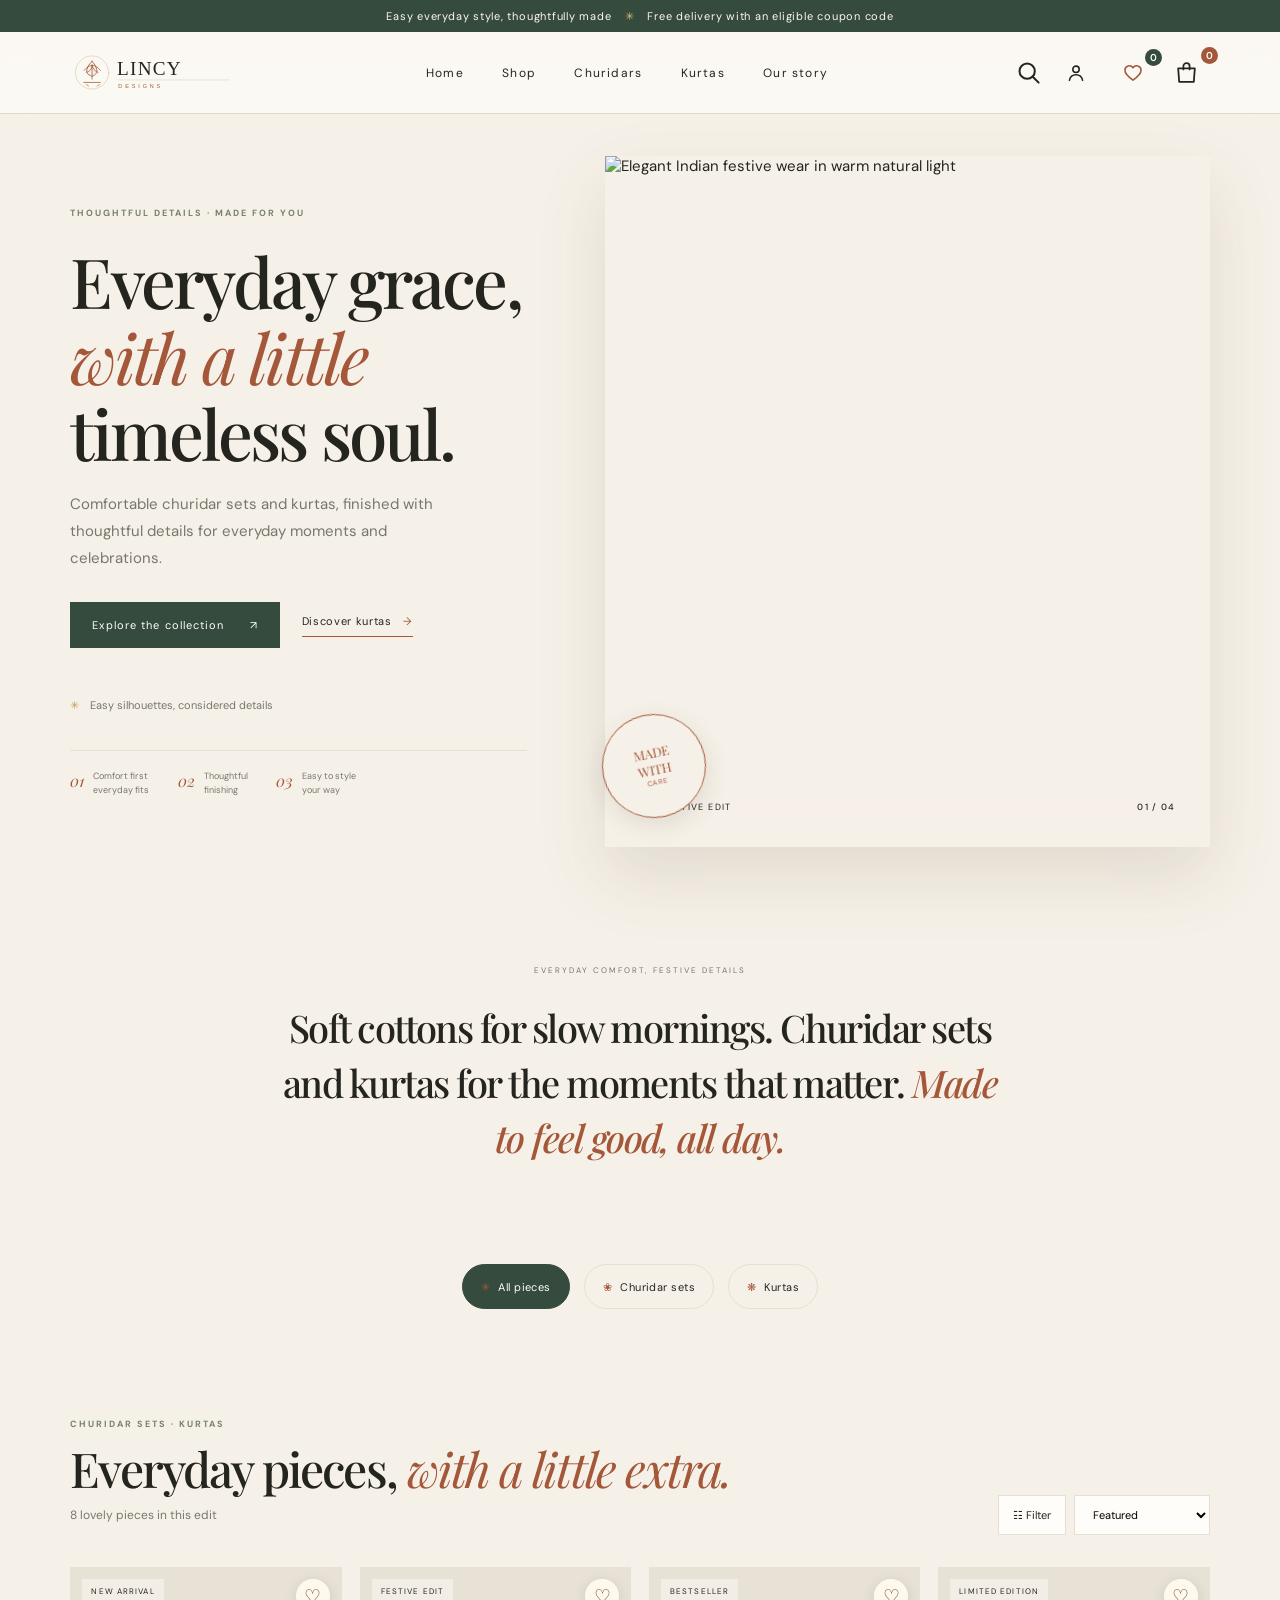
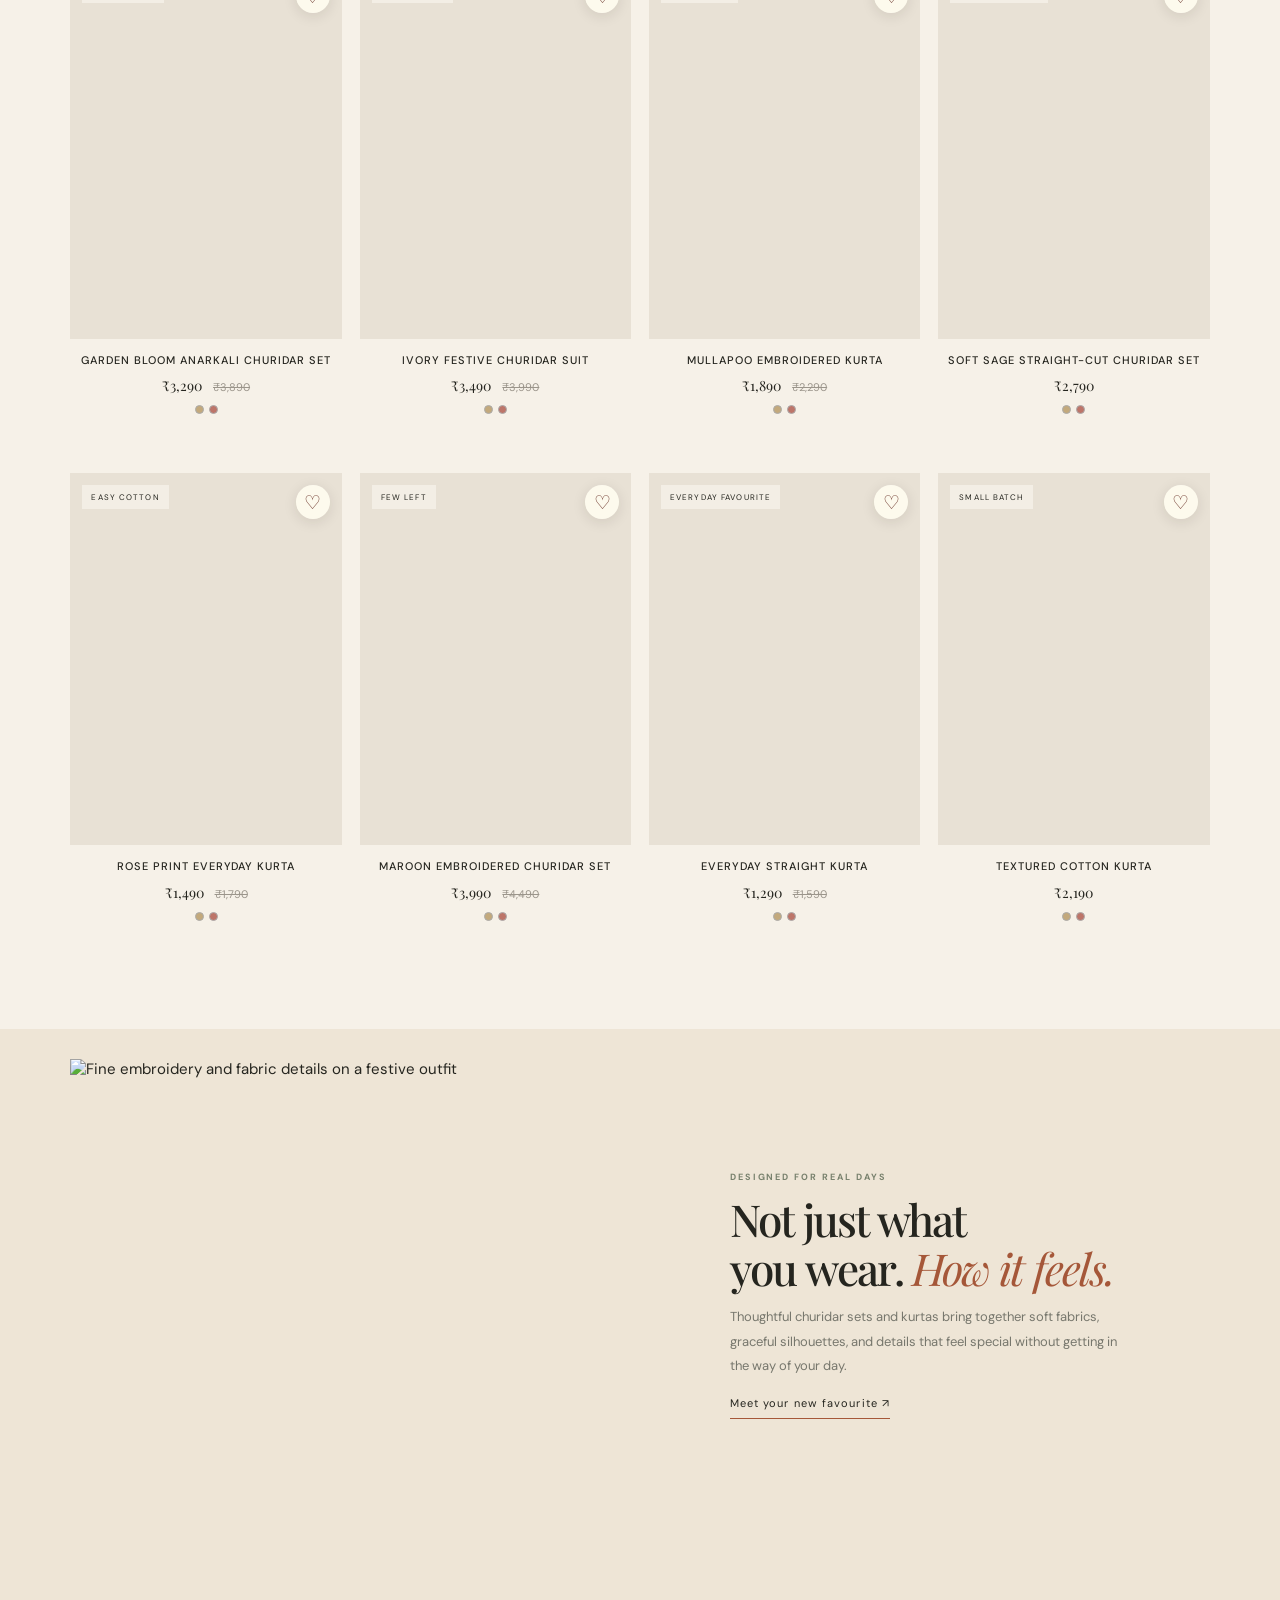
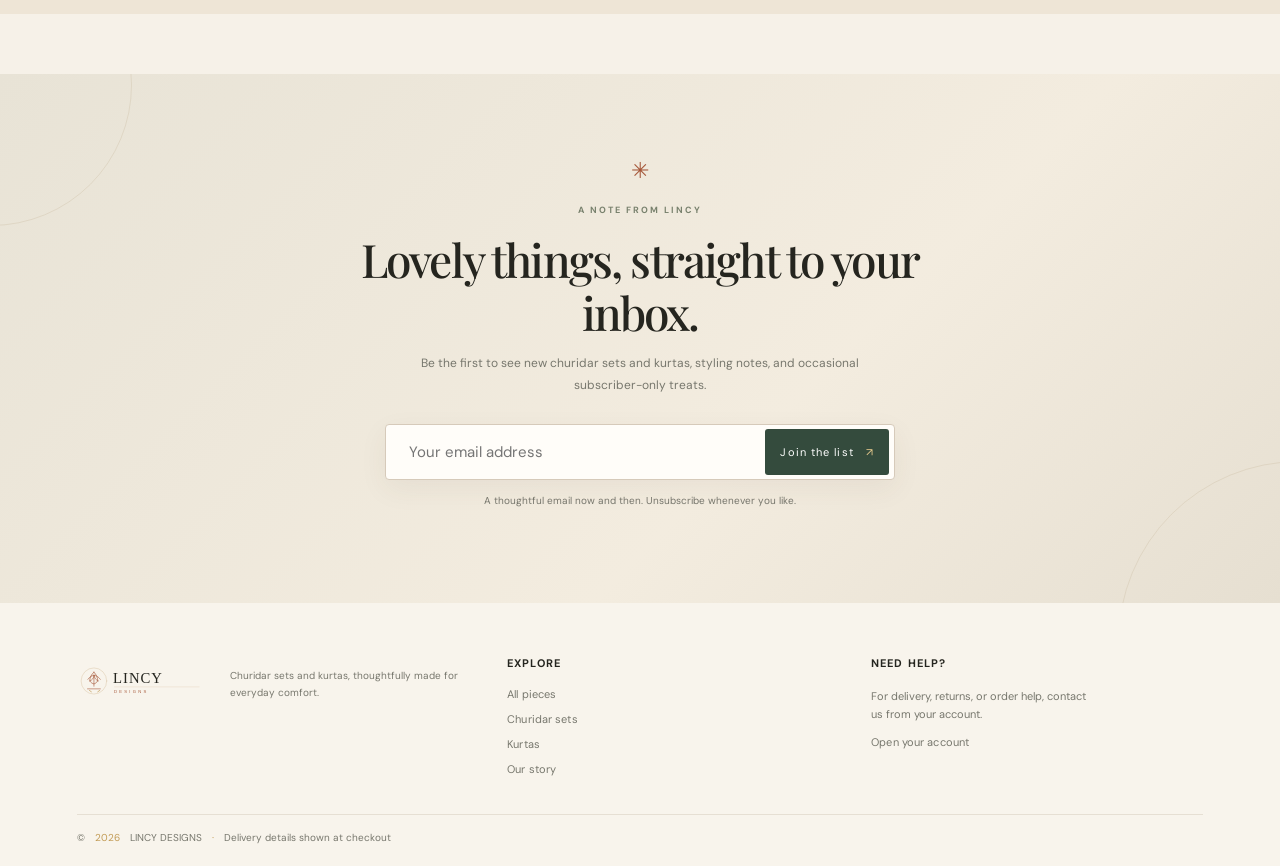
==== commit c3334199: "Harden checkout and improve mobile order flows" ====
--- a/index.html
+++ b/index.html
@@ -2,7 +2,7 @@
 <html lang="en">
 <head>
 <meta charset="utf-8"><meta name="viewport" content="width=device-width,initial-scale=1,viewport-fit=cover"><meta name="theme-color" content="#f6f1e8"><meta name="description" content="Thoughtful churidar sets and kurtas with graceful details for everyday wear and celebrations."><title>LINCY DESIGNS — Churidar Sets & Kurtas</title><link rel="preconnect" href="https://images.unsplash.com"><link rel="preconnect" href="https://fonts.googleapis.com"><link href="https://fonts.googleapis.com/css2?family=DM+Sans:wght@400;500;600;700&family=Playfair+Display:wght@400;500;600&display=swap" rel="stylesheet"><link rel="stylesheet" href="store.css"></head>
-<body><div class="announcement">Easy everyday style, thoughtfully made <span>✳</span> Free delivery on orders over ₹2,499</div><header class="header"><a class="brand" href="#home"><img class="lincy-logo" src="lincy-logo.svg" alt="LINCY DESIGNS"></a><nav><a href="#home">Home</a><a href="#shop">Shop</a><a href="#shop" data-filter-link="Churidars">Churidars</a><a href="#shop" data-filter-link="Kurtas">Kurtas</a><a href="#story">Our story</a></nav><div class="header-actions"><button id="searchOpen" aria-label="Search" title="Search"><svg viewBox="0 0 24 24" aria-hidden="true"><circle cx="10.8" cy="10.8" r="6.8"/><path d="m16 16 5 5"/></svg></button><button id="accountOpen" aria-label="Account" title="Account"><svg id="accountIcon" viewBox="0 0 24 24" aria-hidden="true"><circle cx="12" cy="8" r="3.5"/><path d="M4.8 20c.8-4 3.2-6 7.2-6s6.4 2 7.2 6"/></svg><img id="accountAvatar" class="account-avatar hidden" alt=""><span id="accountInitial" class="account-initial hidden"></span><span id="accountName" class="account-name"></span></button><button id="wishlistOpen" aria-label="Wishlist" title="Wishlist"><svg viewBox="0 0 24 24" aria-hidden="true"><path d="M20.8 8.8c0 5.1-8.8 11-8.8 11s-8.8-5.9-8.8-11A4.8 4.8 0 0 1 12 6.3a4.8 4.8 0 0 1 8.8 2.5Z"/></svg><b id="wishCount">0</b></button><button id="cartOpen" aria-label="Shopping bag" title="Shopping bag"><svg viewBox="0 0 24 24" aria-hidden="true"><path d="M4 8h16l-1 13H5L4 8Z"/><path d="M9 9V6a3 3 0 0 1 6 0v3"/></svg><b id="cartCount">0</b></button></div></header>
+<body><div class="announcement">Easy everyday style, thoughtfully made <span>✳</span> Free delivery with an eligible coupon code</div><header class="header"><a class="brand" href="#home"><img class="lincy-logo" src="lincy-logo.svg" alt="LINCY DESIGNS"></a><nav><a href="#home">Home</a><a href="#shop">Shop</a><a href="#shop" data-filter-link="Churidars">Churidars</a><a href="#shop" data-filter-link="Kurtas">Kurtas</a><a href="#story">Our story</a></nav><div class="header-actions"><button id="searchOpen" aria-label="Search" title="Search"><svg viewBox="0 0 24 24" aria-hidden="true"><circle cx="10.8" cy="10.8" r="6.8"/><path d="m16 16 5 5"/></svg></button><button id="accountOpen" aria-label="Account" title="Account"><svg id="accountIcon" viewBox="0 0 24 24" aria-hidden="true"><circle cx="12" cy="8" r="3.5"/><path d="M4.8 20c.8-4 3.2-6 7.2-6s6.4 2 7.2 6"/></svg><img id="accountAvatar" class="account-avatar hidden" alt=""><span id="accountInitial" class="account-initial hidden"></span><span id="accountName" class="account-name"></span></button><button id="wishlistOpen" aria-label="Wishlist" title="Wishlist"><svg viewBox="0 0 24 24" aria-hidden="true"><path d="M20.8 8.8c0 5.1-8.8 11-8.8 11s-8.8-5.9-8.8-11A4.8 4.8 0 0 1 12 6.3a4.8 4.8 0 0 1 8.8 2.5Z"/></svg><b id="wishCount">0</b></button><button id="cartOpen" aria-label="Shopping bag" title="Shopping bag"><svg viewBox="0 0 24 24" aria-hidden="true"><path d="M4 8h16l-1 13H5L4 8Z"/><path d="M9 9V6a3 3 0 0 1 6 0v3"/></svg><b id="cartCount">0</b></button></div></header>
 <main id="home"><section class="hero"><div class="hero-copy"><span class="kicker">THOUGHTFUL DETAILS · MADE FOR YOU</span><h1>Everyday grace,<br><em>with a little</em><br>timeless soul.</h1><p>Comfortable churidar sets and kurtas, finished with thoughtful details for everyday moments and celebrations.</p><div class="hero-actions"><a class="button dark" href="#shop">Explore the collection <span>↗</span></a><a class="hero-secondary" href="#shop" data-filter-link="Kurtas">Discover kurtas <span>→</span></a></div><div class="hero-note"><span>✳</span> Easy silhouettes, considered details</div><div class="hero-quick-points"><div><b>01</b><span>Comfort first<br>everyday fits</span></div><div><b>02</b><span>Thoughtful<br>finishing</span></div><div><b>03</b><span>Easy to style<br>your way</span></div></div></div><div class="hero-image"><img src="https://images.unsplash.com/photo-1610030469983-98e550d6193c?auto=format&fit=crop&w=1400&q=85" alt="Elegant Indian festive wear in warm natural light"><div class="hero-caption">THE FESTIVE EDIT <b>01 / 04</b></div></div><div class="hero-seal">MADE<br>WITH<br><span>CARE</span></div></section>
 <section class="intro"><span>EVERYDAY COMFORT, FESTIVE DETAILS</span><p>Soft cottons for slow mornings. Churidar sets and kurtas for the moments that matter. <em>Made to feel good, all day.</em></p></section>
 <section class="category-strip" aria-label="Shop categories"><button class="category-tile selected" data-category="All"><span>✳</span>All pieces</button><button class="category-tile" data-category="Churidars"><span>❀</span>Churidar sets</button><button class="category-tile" data-category="Kurtas"><span>❋</span>Kurtas</button></section>
@@ -10,5 +10,5 @@
 <section class="story section" id="story"><div class="story-image"><img src="https://images.unsplash.com/photo-1609357605129-26f69add5d6e?auto=format&fit=crop&w=1000&q=80" alt="Fine embroidery and fabric details on a festive outfit"></div><div class="story-copy"><span class="kicker">DESIGNED FOR REAL DAYS</span><h2>Not just what<br>you wear. <em>How it feels.</em></h2><p>Thoughtful churidar sets and kurtas bring together soft fabrics, graceful silhouettes, and details that feel special without getting in the way of your day.</p><a href="#shop" class="text-link">Meet your new favourite ↗</a></div></section>
 <section class="newsletter"><div class="newsletter-mark" aria-hidden="true">✳</div><span class="kicker">A NOTE FROM LINCY</span><h2>Lovely things, straight to your inbox.</h2><p>Be the first to see new churidar sets and kurtas, styling notes, and occasional subscriber-only treats.</p><form id="newsletterForm"><label class="sr-only" for="newsletterEmail">Email address</label><input id="newsletterEmail" name="email" type="email" autocomplete="email" placeholder="Your email address" required><button type="submit">Join the list <span>↗</span></button></form><small class="newsletter-note">A thoughtful email now and then. Unsubscribe whenever you like.</small><p class="newsletter-status" id="newsletterStatus" aria-live="polite"></p></section></main>
 <footer><div class="footer-main"><div class="footer-brand"><a class="brand" href="#home"><img class="lincy-logo" src="lincy-logo.svg" alt="LINCY DESIGNS"></a><p>Churidar sets and kurtas, thoughtfully made for everyday comfort.</p></div><nav class="footer-links" aria-label="Explore"><h3>Explore</h3><a href="#shop">All pieces</a><a href="#shop" data-filter-link="Churidars">Churidar sets</a><a href="#shop" data-filter-link="Kurtas">Kurtas</a><a href="#story">Our story</a></nav><div class="footer-links"><h3>Need help?</h3><p>For delivery, returns, or order help, contact us from your account.</p><a href="#accountOpen" id="footerAccountLink">Open your account</a></div></div><small class="footer-legal">© <span id="year"></span> LINCY DESIGNS <span>·</span> Delivery details shown at checkout</small></footer>
-<div class="overlay hidden" id="overlay"></div><aside class="drawer hidden" id="cartDrawer"><div class="drawer-head"><div><span class="kicker">YOUR LITTLE EDIT</span><h2>Your bag <span id="cartItemsLabel"></span></h2></div><button class="close" data-close aria-label="Close bag">×</button></div><div id="cartLines" class="cart-lines"></div><div class="cart-bottom"><form id="cartCouponForm" class="cart-coupon-form"><label for="cartCouponCode">Discount code</label><div><input id="cartCouponCode" name="code" maxlength="24" autocomplete="off" placeholder="Enter a coupon code"><button class="button outline" type="submit">Apply</button></div><button type="button" id="cartCouponRemove" class="text-button hidden">Remove coupon</button><p id="cartCouponStatus" role="status" aria-live="polite"></p></form><div class="subtotal"><span>Items subtotal</span><b id="subtotal">₹0</b></div><div class="cart-discount hidden" id="cartDiscountRow"><span>Coupon <b id="cartDiscountCode"></b></span><b id="cartDiscountAmount">−₹0</b></div><div class="subtotal cart-items-total"><span>Items after discount</span><b id="cartTotal">₹0</b></div><small>Shipping and taxes shown at checkout.</small><button class="button dark full" id="checkoutBtn">Continue to checkout ↗</button><p>Secure checkout · Easy returns · Made with care</p></div></aside><aside class="drawer wishlist-drawer hidden" id="wishlistDrawer"><div class="drawer-head"><div><span class="kicker">SAVED FOR LATER</span><h2>Your wishlist <span id="wishItemsLabel"></span></h2></div><button class="close" data-close aria-label="Close wishlist">×</button></div><div id="wishlistLines" class="cart-lines"></div><div class="cart-bottom"><p>Your favourites stay saved on this device.</p><a class="button dark full" href="#shop" id="wishlistContinue">Continue shopping</a></div></aside>
+<div class="overlay hidden" id="overlay"></div><aside class="drawer hidden" id="cartDrawer"><div class="drawer-head"><div><span class="kicker">YOUR LITTLE EDIT</span><h2>Your bag <span id="cartItemsLabel"></span></h2></div><button class="close" data-close aria-label="Close bag">×</button></div><div id="cartLines" class="cart-lines"></div><div class="cart-bottom"><form id="cartCouponForm" class="cart-coupon-form"><label for="cartCouponCode">Discount code</label><div><input id="cartCouponCode" name="code" maxlength="24" autocomplete="off" placeholder="Enter a coupon code"><button class="button outline" type="submit">Apply</button></div><button type="button" id="cartCouponRemove" class="text-button hidden">Remove coupon</button><p id="cartCouponStatus" role="status" aria-live="polite"></p></form><div class="subtotal"><span>Items subtotal</span><b id="subtotal">₹0</b></div><div class="cart-discount hidden" id="cartDiscountRow"><span>Coupon <b id="cartDiscountCode"></b></span><b id="cartDiscountAmount">−₹0</b></div><div class="cart-discount hidden" id="cartDeliveryDiscountRow"><span>Free delivery coupon</span><b id="cartDeliveryDiscountAmount">−₹0</b></div><div class="subtotal"><span>Delivery</span><b id="cartShipping">₹99</b></div><div class="subtotal cart-items-total"><span>Total payable</span><b id="cartTotal">₹0</b></div><small>GST is included in item prices. Shipping and coupon savings are shown here.</small><button class="button dark full" id="checkoutBtn">Continue to checkout ↗</button><p>Secure checkout · Easy returns · Made with care</p></div></aside><aside class="drawer wishlist-drawer hidden" id="wishlistDrawer"><div class="drawer-head"><div><span class="kicker">SAVED FOR LATER</span><h2>Your wishlist <span id="wishItemsLabel"></span></h2></div><button class="close" data-close aria-label="Close wishlist">×</button></div><div id="wishlistLines" class="cart-lines"></div><div class="cart-bottom"><p>Your favourites stay saved on this device.</p><a class="button dark full" href="#shop" id="wishlistContinue">Continue shopping</a></div></aside>
 <div class="modal hidden" id="productModal"><button class="close modal-close" data-close>×</button><div id="productModalContent"></div></div><div class="modal hidden" id="checkoutModal"><button class="close modal-close" data-close>×</button><div id="checkoutContent"></div></div><div class="modal hidden" id="searchModal"><button class="close modal-close" data-close>×</button><span class="kicker">FIND YOUR FAVOURITE</span><h2>What are you looking for?</h2><input class="search-input" id="searchInput" placeholder="Try ‘cotton kurta’"><div id="searchResults"></div></div><div class="modal hidden" id="accountModal"><button class="close modal-close" data-close aria-label="Close account dialog">×</button><div id="accountContent"></div></div><div class="toast" id="toast"></div><script src="https://cdn.jsdelivr.net/npm/@supabase/supabase-js@2/dist/umd/supabase.min.js" defer></script><script src="supabase-config.js" defer></script><script src="store.js" defer></script></body></html>
--- a/store.css
+++ b/store.css
@@ -279,3 +279,81 @@
 
 .cart-coupon-form{padding:12px 0 14px;margin:0 0 10px;border-bottom:1px solid var(--line)}.cart-coupon-form>label,.checkout-coupon-form>label{display:block;margin-bottom:7px;font-size:11px;font-weight:700}.cart-coupon-form>div,.checkout-coupon-form>div{display:flex;gap:7px}.cart-coupon-form input,.checkout-coupon-form input{min-width:0;flex:1;height:42px;padding:9px 11px;border:1px solid var(--line);background:#fff;color:var(--ink);font:12px var(--sans)}.cart-coupon-form .button,.checkout-coupon-form .button{width:auto;min-height:42px;margin:0;padding:10px 14px}.cart-coupon-form p,.checkout-coupon-form p{min-height:0;margin:6px 0 0;color:var(--muted);font-size:10px;line-height:1.5}.cart-coupon-form p:empty,.checkout-coupon-form p:empty{display:none}.cart-discount{display:flex;justify-content:space-between;gap:10px;padding:5px 0;color:var(--green);font-size:12px}.cart-discount span b{margin-left:5px;font-size:10px}.cart-items-total{padding-top:5px;font-weight:700}.checkout-coupon-form{padding:11px;margin:0 0 9px;background:#f5f1e8;border:1px solid var(--line)}.checkout-coupon-remove{border:0;background:transparent;color:var(--rust);font:11px var(--sans);text-decoration:underline;white-space:nowrap}.checkout-coupon-discount{color:var(--green);font-weight:700}.admin-coupon-manager>h2{font:30px var(--serif);margin:0 0 6px}.admin-coupon-manager>p{font-size:11px;color:var(--muted);margin:0 0 16px}.admin-coupon-form{display:grid;grid-template-columns:repeat(2,minmax(0,1fr));gap:12px;padding:16px;border:1px solid var(--line);background:#fffdf9;margin-bottom:18px}.admin-coupon-form label{display:grid;gap:5px;font-size:10px;font-weight:700}.admin-coupon-form input:not([type=checkbox]),.admin-coupon-form select{width:100%;min-height:42px;padding:9px;border:1px solid var(--line);background:white;color:var(--ink);font:12px var(--sans)}.admin-coupon-form .admin-coupon-active{display:flex;align-items:center;gap:8px;font-weight:500}.admin-coupon-actions{display:flex;gap:8px;align-items:center}.admin-coupon-actions .button{width:auto;margin:0;min-height:42px;padding:9px 14px}.admin-coupon-list{display:grid;gap:9px}.admin-coupon-list article{display:grid;grid-template-columns:minmax(0,1fr) auto auto;gap:12px;align-items:center;padding:14px;border:1px solid var(--line);background:#fffdf9}.admin-coupon-list article>div:first-child{display:grid;gap:4px;min-width:0}.admin-coupon-list article>div:first-child b{font-size:14px;letter-spacing:.08em}.admin-coupon-list article>div:first-child span{font-size:12px}.admin-coupon-list article small{color:var(--muted);font-size:9px}.admin-coupon-list article>div:last-child{display:flex;gap:5px;flex-wrap:wrap;justify-content:flex-end}.admin-coupon-list article button{padding:7px 9px;border:1px solid var(--line);background:white;color:var(--green);font:10px var(--sans)}
 @media(max-width:650px){#checkoutModal{left:0;right:0;top:auto;bottom:0;transform:none;width:100%;max-width:none;max-height:96dvh;overflow:auto;overscroll-behavior:contain;padding:14px 14px calc(16px + env(safe-area-inset-bottom));border-radius:18px 18px 0 0}.checkout-heading{padding:0 36px 0 0;margin-bottom:13px}.checkout-heading h2{font-size:28px;line-height:1.12}.checkout-heading p{font-size:11px;line-height:1.5}.checkout-progress{margin:13px 0 16px}.checkout-progress>div{justify-content:center;gap:6px;padding:0 2px 10px;font-size:10px}.checkout-progress>div>span{width:22px;height:22px;flex:none}.checkout-grid{grid-template-columns:1fr;gap:9px}.checkout-grid textarea,.checkout-grid .wide{grid-column:auto}.checkout-grid label{font-size:11px}.checkout-grid input{min-height:48px;font-size:16px}.checkout-review{grid-template-columns:1fr;gap:11px}.checkout-review-items,.checkout-price-card,.checkout-payment{padding:12px}.checkout-review-line{grid-template-columns:44px minmax(0,1fr) auto;gap:8px;padding:9px 0}.checkout-review-line img{width:44px;height:54px}.checkout-review-line b,.checkout-review-line strong{font-size:10px}.checkout-review-line .checkout-remove-line{grid-column:2;justify-self:start;padding:2px 0}.checkout-price-row{padding:9px 0;font-size:11px}.checkout-payment-summary{margin-bottom:15px;padding:4px 9px}.checkout-payment address{font-size:11px}.payment-options{gap:8px}.payment-option{min-height:64px;padding:11px 9px;gap:9px}.payment-option>span small{line-height:1.4}.checkout-step-actions{position:sticky;bottom:calc(-16px - env(safe-area-inset-bottom));z-index:2;display:grid;grid-template-columns:1fr 1.35fr;gap:8px;margin:14px -12px calc(-16px - env(safe-area-inset-bottom));padding:10px 12px calc(12px + env(safe-area-inset-bottom));background:#fffdf9;border-top:1px solid var(--line)}.checkout-step-actions .button{width:100%;min-width:0;min-height:46px;padding:11px 8px;font-size:10px}.checkout-step-actions .wide{grid-column:1/-1}.checkout-coupon-form{padding:9px}.checkout-coupon-form input{height:44px;font-size:16px}.checkout-coupon-form .button{min-width:74px}.cart-coupon-form input{height:44px;font-size:16px}.cart-coupon-form .button{min-width:74px}.admin-coupon-form{grid-template-columns:1fr;padding:12px;gap:9px}.admin-coupon-list article{grid-template-columns:minmax(0,1fr) auto;gap:8px;padding:11px}.admin-coupon-list article>div:last-child{grid-column:1/-1;justify-content:flex-start}.admin-coupon-list article button{min-height:38px;padding:8px 10px}}
+
+.cart-stock-warning{display:block;color:#a3472f;font-size:11px;margin-top:6px}
+
+/* Mobile viewport and checkout safeguards. These rules intentionally follow
+   the older responsive declarations so later desktop refinements cannot
+   reintroduce a two-column overflow on narrow devices. */
+html,body{max-width:100%;overflow-x:hidden}
+@supports (overflow:clip){html,body{overflow-x:clip}}
+img,svg,video,canvas{max-width:100%}
+input,select,textarea,button{max-width:100%}
+.modal,.drawer,.product-detail,.product-detail-copy,.checkout-review,.checkout-payment,.checkout-grid,.customer-order-body{min-width:0}
+@media(max-width:650px){
+  .header{width:100%;max-width:100%;padding-inline:6px;gap:0}
+  .header .brand{flex:1 1 auto;min-width:0;max-width:30vw;overflow:hidden}
+  .header .brand .lincy-logo,.lincy-logo{width:clamp(78px,26vw,112px);max-width:100%;height:auto;max-height:42px}
+  .header-actions{flex:0 0 auto;min-width:0;gap:0}
+  .header-actions button,.header-actions #accountOpen,.header-actions #cartOpen{width:clamp(34px,10.5vw,40px);min-width:clamp(34px,10.5vw,40px);height:42px;padding:0}
+  .header-actions #accountOpen{gap:0}
+  .header nav.open{left:0;right:0;width:100%;max-width:100%;box-sizing:border-box}
+  main,.section,.hero,.shop,.newsletter,footer,.footer-main{min-width:0;max-width:100%}
+  .hero{width:100%;padding-inline:16px}
+  .hero-copy,.hero-image,.product-detail-copy,.product-visual{min-width:0;max-width:100%}
+  .product-grid{grid-template-columns:repeat(2,minmax(0,1fr));gap:22px 10px}
+  .product-card,.product-meta{min-width:0}
+  .product-meta h3,.product-description,.checkout-notice,.customer-order-body{overflow-wrap:anywhere}
+  .modal:not(#checkoutModal){inset:0;width:100%;max-width:100%;height:100vh;height:100dvh;max-height:100dvh;transform:none;border-radius:0;padding:16px;overflow:auto;overscroll-behavior:contain}
+  .product-detail{grid-template-columns:minmax(0,1fr);gap:16px}
+  .product-detail-image{width:100%;min-width:0;min-height:0;max-height:42vh;aspect-ratio:1/1}
+  .product-detail-image img{width:100%;height:100%;max-height:42vh;object-fit:contain}
+  .product-detail-copy h2{font-size:clamp(24px,7vw,32px);overflow-wrap:anywhere}
+  .product-actions{grid-template-columns:minmax(0,1fr) minmax(0,1fr) 48px;gap:6px}
+  .product-actions .button{min-width:0;padding-inline:5px;font-size:10px}
+  #checkoutModal{left:0;right:0;top:auto;bottom:0;transform:none;width:100%;max-width:100%;height:auto;max-height:100vh;max-height:100dvh;overflow:auto;overscroll-behavior:contain;padding:14px 12px calc(12px + env(safe-area-inset-bottom));border-radius:16px 16px 0 0}
+  .checkout-heading,.checkout-content,.checkout-review,.checkout-review-items,.checkout-price-card,.checkout-payment{min-width:0;max-width:100%}
+  .checkout-progress{grid-template-columns:repeat(3,minmax(0,1fr));gap:2px}
+  .checkout-progress>div{min-width:0;white-space:normal;text-align:center;line-height:1.25}
+  .checkout-grid{grid-template-columns:minmax(0,1fr);gap:9px}
+  .checkout-grid label,.checkout-grid input,.checkout-grid select,.checkout-grid textarea{min-width:0;width:100%}
+  .checkout-review{grid-template-columns:minmax(0,1fr);gap:10px}
+  .checkout-review-line{grid-template-columns:42px minmax(0,1fr) auto;gap:7px}
+  .checkout-review-line>*{min-width:0}
+  .checkout-review-line b,.checkout-review-line small{overflow-wrap:anywhere}
+  .checkout-price-row,.checkout-payment-summary>div{display:grid;grid-template-columns:minmax(0,1fr) auto;gap:8px;align-items:start}
+  .checkout-price-row>*,.checkout-payment-summary>div>*{min-width:0}
+  .checkout-price-row b,.checkout-payment-summary>div b{white-space:nowrap}
+  .payment-option{min-width:0;max-width:100%;flex-wrap:wrap}
+  .payment-option>span{min-width:0;overflow-wrap:anywhere}
+  .checkout-step-actions{grid-template-columns:minmax(0,1fr) minmax(0,1.35fr);gap:7px;min-width:0}
+  .checkout-step-actions .button{min-width:0;width:100%;padding-inline:6px;white-space:normal;overflow-wrap:anywhere}
+  .order-success,.order-success-items,.order-success-total,.customer-order-card,.customer-order-price{min-width:0;max-width:100%}
+  .order-success-actions{display:grid;grid-template-columns:minmax(0,1fr);gap:8px}
+  .customer-order-card summary{min-width:0;grid-template-columns:minmax(0,1fr) auto 16px;gap:8px}
+  .customer-order-card summary>*{min-width:0;overflow-wrap:anywhere}
+  .footer-main{grid-template-columns:minmax(0,1fr) minmax(0,1fr);gap:18px 12px}
+  .footer-links,.footer-brand,.footer-contact{min-width:0;overflow-wrap:anywhere}
+}
+
+/* Tablets: collapse layouts before their minimum-width columns can push the
+   document wider than the viewport. */
+@media(min-width:651px) and (max-width:900px){
+  .header{gap:clamp(5px,1vw,12px);padding-inline:clamp(12px,3vw,36px)}
+  .header .brand{min-width:0}
+  .header .lincy-logo{width:clamp(112px,18vw,160px)}
+  .header nav{gap:clamp(8px,1.3vw,16px)}
+  .header nav a{font-size:clamp(10px,1.15vw,12px);letter-spacing:.04em}
+  .header-actions{gap:clamp(0px,.4vw,5px)}
+  .header-actions button{width:clamp(34px,5vw,42px);min-width:clamp(34px,5vw,42px)}
+  .product-grid{grid-template-columns:repeat(3,minmax(0,1fr))}
+}
+@media(min-width:651px) and (max-width:760px){
+  .product-detail{grid-template-columns:minmax(0,1fr)}
+  .checkout-review{grid-template-columns:minmax(0,1fr)}
+  .admin-order-columns{grid-template-columns:minmax(0,1fr)}
+  .admin-products article,.admin-orders article{min-width:0}
+  .admin-shell,.admin-dashboard,.admin-order-body{min-width:0;max-width:100%}
+}
+
+.admin-order-list{gap:26px}.admin-order-group{display:grid;gap:10px;min-width:0}.admin-order-group>h2{display:flex;align-items:baseline;gap:10px;margin:0 0 3px;padding-bottom:9px;border-bottom:1px solid var(--line);font:500 25px var(--serif)}.admin-order-group>h2 span{font:500 11px var(--sans);color:var(--muted)}
